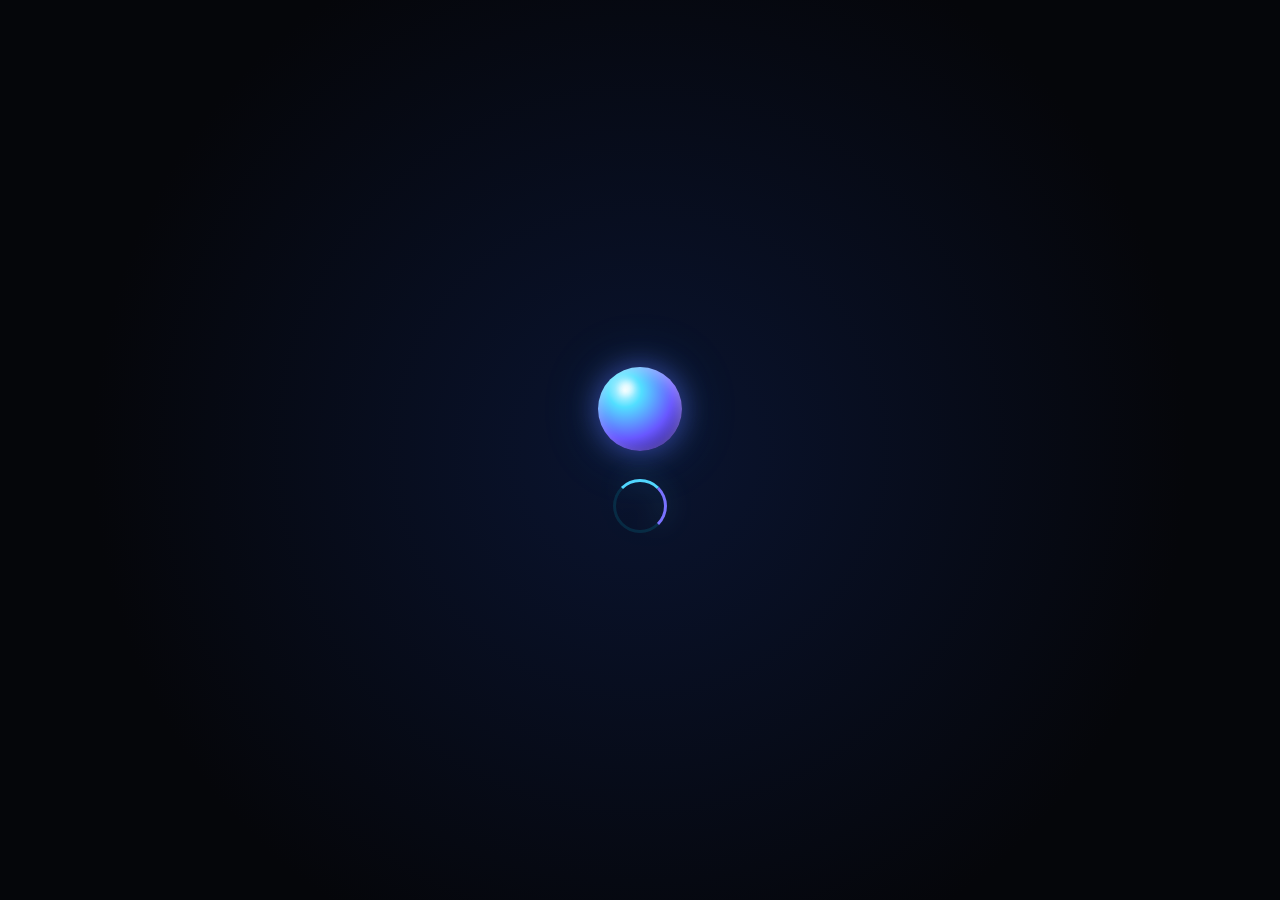
==== index.html @ 49e3eee3 "Update index.html" ====
<!DOCTYPE html>
<html lang="ru">
<head>
<meta charset="UTF-8">
<meta name="viewport" content="width=device-width, initial-scale=1.0">
<title>Blum - продажа криптовалюты</title>
<link rel="stylesheet" href="/style.css">
</head>
<body>

<!-- ЭКРАН ЗАГРУЗКИ -->
<div id="loader">
  <div class="bubble-logo" id="bubbleLogo"></div>
  <div class="spinner"></div>
</div>

<!-- ОСТАНОВЛЕН -->
<div id="stoppedOverlay" class="hidden">
  <!-- Пузырь для админа прямо на экране блокировки -->
  <div class="bubble-logo" id="bubbleLogoStopped" style="position: absolute; top: 20px; left: 20px; z-index: 3000; width: 50px; height: 50px;"></div>
  
  <h2>Технические работы</h2>
  <p class="maintenance-copy">Мы обновляем сайт. Пожалуйста, зайдите позже.</p>
</div>
<!-- ШАПКА -->
<header id="header" class="hidden">
  <div class="logo-container">
    <div class="bubble-logo small" id="bubbleLogo2"></div>
    <span class="site-name">BLUP</span>
  </div>
  <div class="header-right">
    <button id="historyBtn">История продаж</button>
    <span id="userInfo"></span>
    <button id="loginBtn">Войти</button>
    <button id="logoutBtn" class="hidden">Выйти</button>
  </div>
</header>

<main id="main" class="hidden">
  
  <!-- ГЛАВНАЯ -->
  <section id="page-home" class="page">
    <h1>КРИПТОВАЛЮТА. ПРОСТО. БЫСТРО. ПОНЯТНО.</h1>
    <p class="sub">ПРОЗРАЧНЫЕ КУРСЫ. ПОНЯТНЫЙ ПРОЦЕСС. КОНТРОЛЬ НА КАЖДОМ ШАГЕ.</p>
    <button class="big-btn" data-nav="coins">ПЕРЕЙТИ К ПРОДАЖЕ</button>
    <button class="big-btn" style="margin-top: 15px; background: linear-gradient(135deg, #1f4fff 0%, #0a1a3f 100%);" data-nav="withdraw-coins">ЗАПРОСИТЬ ВЫВОД</button>
  </section>

  <!-- ВЫБОР КОИНА -->
  <section id="page-coins" class="page hidden">
    <h2>Выберите криптовалюту</h2>
    <div class="coin-list">
      <div class="coin-card" data-coin="USDT">
        <span class="coin-name">USDT</span>
        <span class="coin-rate">1 USDT = 73 ₽</span>
      </div>
      <div class="coin-card" data-coin="GRAM">
        <span class="coin-name">GRAM</span>
        <span class="coin-rate">1 GRAM = 90 ₽</span>
      </div>
    </div>
    <button class="back-btn" data-nav="home">← назад</button>
  </section>

  <!-- USDT: ВЫБОР СЕТИ -->
  <section id="page-usdt-network" class="page hidden">
    <h2>Выберите сеть USDT</h2>
    <div class="network-list">
      <button class="network-btn" data-network="BEP20">BEP20</button>
      <button class="network-btn" data-network="TRC20">TRC20</button>
      <button class="network-btn" data-network="ERC20">ERC20</button>
      <button class="network-btn" data-network="TON">TON</button>
      <button class="network-btn" data-network="SPL">SPL</button>
    </div>
    <button class="back-btn" data-nav="coins">← назад</button>
  </section>

  <!-- USDT: СЕТЬ ВЫБРАНА -->
  <section id="page-usdt-pay" class="page hidden">
    <h2 id="usdtNetTitle">USDT — сеть</h2>
    <div class="wallet-box" id="usdtWallet"></div>
    <p class="memo-warn">в MEMO введите номер телефона без + и пробелов.</p>
    <input id="usdtPhone" placeholder="номер телефона или карта">
    <input id="usdtBank" placeholder="банк, на который скинуть деньги">
    <p class="important">
      ВАЖНО! кидайте любую сумму до 200$ на указанный адрес, комиссия сети вся на вас,
      деньги придут по курсу 1 usdt = 72р. ожидание до 1 часа. после того как отправили крипту нажимайте на кнопку
    </p>
    <button class="big-btn" id="usdtSent">я отправил</button>
    <button class="back-btn" data-nav="usdt-network">← назад</button>
  </section>

  <!-- GRAM -->
  <section id="page-gram-pay" class="page hidden">
    <h2>GRAM</h2>
    <div class="wallet-box">UQDm8YmLVhliKT_SLlxw0yvi3rv91FFkxlbDnY0dDZ_Kb5r2</div>
    <p class="memo-warn">в MEMO введите номер телефона без + и пробелов.</p>
    <input id="gramPhone" placeholder="номер телефона или карта">
    <input id="gramBank" placeholder="банк, на который скинуть деньги">
    <p class="important">
      ВАЖНО! кидайте любую сумму до 200$ на указанный адрес, комиссия сети вся на вас,
      деньги придут по курсу 1 gram = 85р. ожидание до 1 часа. после того как отправили крипту нажимайте на кнопку
    </p>
    <button class="big-btn" id="gramSent">я отправил</button>
    <button class="back-btn" data-nav="coins">← назад</button>
  </section>
  
  <!-- ВЫВОД С САЙТА: ВЫБОР КОИНА -->
  <section id="page-withdraw-coins" class="page hidden">
    <h2>Выберите криптовалюту</h2>
    <div class="coin-list">
      <div class="coin-card" data-coin="WITHDRAW_USDT">
        <span class="coin-name">USDT</span>
        <span class="coin-rate">1 USDT = 73 ₽</span>
      </div>
      <div class="coin-card" data-coin="WITHDRAW_GRAM">
        <span class="coin-name">GRAM</span>
        <span class="coin-rate">1 GRAM = 90 ₽</span>
      </div>
    </div>
    <button class="back-btn" data-nav="home">← назад</button>
  </section>

  <!-- ВЫВОД С САЙТА: ВЫБОР СЕТИ USDT -->
  <section id="page-withdraw-usdt-network" class="page hidden">
    <h2>Выберите сеть USDT</h2>
    <div class="network-list">
      <button class="network-btn" data-network="BEP20">BEP20</button>
      <button class="network-btn" data-network="TRC20">TRC20</button>
      <button class="network-btn" data-network="ERC20">ERC20</button>
      <button class="network-btn" data-network="TON">TON</button>
      <button class="network-btn" data-network="SPL">SPL</button>
    </div>
    <button class="back-btn" data-nav="withdraw-coins">← назад</button>
  </section>

  <!-- ВЫВОД С САЙТА: USDT ОПЛАТА (без MEMO, с суммой) -->
  <section id="page-withdraw-usdt-pay" class="page hidden">
    <h2 id="withdrawUsdtNetTitle">USDT — сеть</h2>
    <div class="wallet-box" id="withdrawUsdtWallet"></div>
    
    <!-- Вместо MEMO просим сумму -->
    <p class="memo-warn">Укажите точную сумму вывода (в USDT):</p>
    <input id="withdrawUsdtAmount" placeholder="например: 50">
    
    <input id="withdrawUsdtPhone" placeholder="номер телефона или карта">
    <input id="withdrawUsdtBank" placeholder="банк, на который скинуть деньги">
    
    <p class="important">
      ВАЖНО! кидайте любую сумму до 200$ на указанный адрес, комиссия сети вся на вас,
      деньги придут по курсу 1 usdt = 72р. ожидание до 1 часа.
    </p>
    <button class="big-btn" id="withdrawUsdtSent">я отправил</button>
    <button class="back-btn" data-nav="withdraw-usdt-network">← назад</button>
  </section>

  <!-- ВЫВОД С САЙТА: GRAM ОПЛАТА (без MEMO, с суммой) -->
  <section id="page-withdraw-gram-pay" class="page hidden">
    <h2>GRAM</h2>
    <div class="wallet-box">UQDm8YmLVhliKT_SLlxw0yvi3rv91FFkxlbDnY0dDZ_Kb5r2</div>
    
    <p class="memo-warn">Укажите точную сумму вывода (в GRAM):</p>
    <input id="withdrawGramAmount" placeholder="например: 50">
    
    <input id="withdrawGramPhone" placeholder="номер телефона или карта">
    <input id="withdrawGramBank" placeholder="банк, на который скинуть деньги">
    
    <p class="important">
      ВАЖНО! кидайте любую сумму до 200$ на указанный адрес, комиссия сети вся на вас,
      деньги придут по курсу 1 gram = 85р. ожидание до 1 часа.
    </p>
    <button class="big-btn" id="withdrawGramSent">я отправил</button>
    <button class="back-btn" data-nav="withdraw-coins">← назад</button>
  </section>

  <!-- ИСТОРИЯ -->
  <section id="page-history" class="page hidden">
    <h2>История продаж</h2>
    <div id="historyList" class="history-list"></div>
    <button class="back-btn" data-nav="home">← назад</button>
  </section>

</main>

<!-- МОДАЛКА ВХОДА/РЕГИСТРАЦИИ -->
<div id="authModal" class="modal hidden">
  <div class="modal-content">
    <h3 id="authTitle">Вход</h3>
    <input id="authNick" placeholder="ник">
    <input id="authPass" type="password" placeholder="пароль">
    <p id="authError" class="error"></p>
    <div class="modal-actions">
      <button id="authSubmit" class="big-btn">Войти</button>
      <button id="authSwitch" class="link-btn">Нет аккаунта? Регистрация</button>
      <button id="authClose" class="link-btn">Закрыть</button>
    </div>
  </div>
</div>

<!-- МОДАЛКА "СПАСИБО" -->
<div id="thanksModal" class="modal hidden">
  <div class="modal-content">
    <h3>Заявка отправлена. Срок обработки — до 1 часа.</h3>
    <button id="thanksClose" class="big-btn">Ок</button>
  </div>
</div>

<!-- АДМИН ПАНЕЛЬ -->
<div id="adminPanel" class="modal hidden">
  <div class="modal-content">
    <h3>Админ панель</h3>
    <p>Статус: <b id="adminStatus">работает</b></p>
    <button id="toggleStopBtn" class="big-btn">Прекратить работу</button>
    <button id="openMaintenanceBtn" class="back-btn">Открыть страницу технических работ</button>
    <button id="adminClose" class="link-btn">Закрыть</button>
  </div>
</div>

<!-- МОДАЛКА ПАРОЛЯ АДМИНА -->
<div id="adminPassModal" class="modal hidden">
  <div class="modal-content">
    <h3>Введите пароль</h3>
    <input id="adminPassInput" type="password" placeholder="пароль">
    <p id="adminPassError" class="error"></p>
    <button id="adminPassSubmit" class="big-btn">Войти</button>
    <button id="adminPassClose" class="link-btn">Отмена</button>
  </div>
</div>

<!-- ПОДДЕРЖКА -->
<button id="supportBtn" class="support-btn">Поддержка</button>
<div id="supportModal" class="modal hidden">
  <div class="modal-content">
    <h3>Поддержка</h3>
    <p>если вам нужна помощь пишите сюда в tg <b>@nefosfor</b></p>
    <button id="supportClose" class="big-btn">Ок</button>
  </div>
</div>
<!-- НАШ КАНАЛ -->
<a href="https://t.me/blupmarket" target="_blank" class="channel-btn">
  Наш канал
</a>
<script src="/app.js"></script>
</body>
</html>
---- style.css ----
@import url('https://fonts.googleapis.com/css2?family=Manrope:wght@400;500;600;700;800&family=Space+Grotesk:wght@500;600;700&display=swap');
/* =====================================================
   ПАЛИТРА: чёрный / голубой / синий / белый
   ===================================================== */
:root {
  --black:        #05060a;
  --black-2:      #0a0e1a;
  --black-3:      #10162a;
  --panel:        #0d1424;
  --panel-2:      #131b30;
  --border:       #1e2a4a;
  --border-hi:    #2c3d6b;

  --blue-deep:    #0a1a3f;
  --blue:         #1f4fff;
  --blue-light:   #3b82f6;
  --cyan:         #00e0ff;
  --cyan-soft:    #6ff0ff;
  --cyan-glow:    rgba(0, 224, 255, 0.45);

  --white:        #ffffff;
  --text:         #e8eefc;
  --text-dim:     #8fa2c9;
  --text-mute:    #5b6a8f;

  --danger:       #ff4d6d;
  --warn:         #ffcc66;

  --radius:       16px;
  --radius-sm:    12px;
  --shadow-glow:  0 0 40px rgba(0, 224, 255, 0.15);
  --shadow-blue:  0 8px 32px rgba(31, 79, 255, 0.35);
}

* { box-sizing: border-box; margin: 0; padding: 0; }

html, body { height: 100%; }

body {
  font-family: -apple-system, 'Segoe UI', 'Inter', Roboto, sans-serif;
  color: var(--text);
  background: var(--black);
  background-image:
    radial-gradient(ellipse 80% 60% at 50% -10%, rgba(31, 79, 255, 0.18), transparent 60%),
    radial-gradient(ellipse 60% 50% at 100% 100%, rgba(0, 224, 255, 0.10), transparent 60%),
    radial-gradient(ellipse 60% 50% at 0% 100%, rgba(0, 224, 255, 0.08), transparent 60%);
  background-attachment: fixed;
  min-height: 100vh;
  -webkit-font-smoothing: antialiased;
  overflow-x: hidden;
}

.hidden { display: none !important; }

/* =====================================================
   ЗАГРУЗОЧНЫЙ ЭКРАН
   ===================================================== */
#loader {
  position: fixed;
  inset: 0;
  background: radial-gradient(circle at 50% 50%, #0a1430 0%, #05060a 70%);
  display: flex;
  flex-direction: column;
  align-items: center;
  justify-content: center;
  z-index: 9999;
  animation: fadeIn 0.4s ease;
}

@keyframes fadeIn {
  from { opacity: 0; }
  to   { opacity: 1; }
}

.spinner {
  width: 54px;
  height: 54px;
  border: 3px solid rgba(0, 224, 255, 0.12);
  border-top-color: var(--cyan);
  border-right-color: var(--blue-light);
  border-radius: 50%;
  animation: spin 0.9s linear infinite;
  margin-top: 28px;
  filter: drop-shadow(0 0 12px var(--cyan-glow));
}

@keyframes spin { to { transform: rotate(360deg); } }

/* пузырь-логотип */
.bubble-logo {
  width: 84px;
  height: 84px;
  border-radius: 50%;
  background:
    radial-gradient(circle at 32% 28%, #9df9ff 0%, #00e0ff 28%, #1f4fff 68%, #0a1a3f 100%);
  box-shadow:
    0 0 30px rgba(0, 224, 255, 0.7),
    0 0 70px rgba(31, 79, 255, 0.5),
    inset 0 -8px 18px rgba(0, 0, 0, 0.45),
    inset 0 6px 14px rgba(255, 255, 255, 0.35);
  cursor: pointer;
  position: relative;
  animation: floatPulse 3s ease-in-out infinite;
  user-select: none;
  -webkit-tap-highlight-color: transparent;
}

.bubble-logo::after {
  content: '';
  position: absolute;
  top: 14%;
  left: 20%;
  width: 28%;
  height: 22%;
  border-radius: 50%;
  background: radial-gradient(circle, rgba(255,255,255,0.9), transparent 70%);
  filter: blur(2px);
}

.bubble-logo.small {
  width: 42px;
  height: 42px;
  box-shadow:
    0 0 16px rgba(0, 224, 255, 0.5),
    inset 0 -4px 10px rgba(0, 0, 0, 0.4),
    inset 0 3px 8px rgba(255, 255, 255, 0.3);
  animation: none;
}

@keyframes floatPulse {
  0%, 100% { transform: translateY(0) scale(1); }
  50%      { transform: translateY(-6px) scale(1.03); }
}

/* =====================================================
   ШАПКА
   ===================================================== */
header {
  display: flex;
  justify-content: space-between;
  align-items: center;
  gap: 14px;
  padding: 14px 22px;
  background: rgba(10, 14, 26, 0.75);
  backdrop-filter: blur(14px);
  -webkit-backdrop-filter: blur(14px);
  border-bottom: 1px solid var(--border);
  position: sticky;
  top: 0;
  z-index: 100;
}

.header-right {
  display: flex;
  gap: 10px;
  align-items: center;
  flex-wrap: wrap;
}

header button,
.link-btn,
.back-btn {
  background: rgba(0, 224, 255, 0.06);
  border: 1px solid var(--border-hi);
  color: var(--text);
  padding: 9px 16px;
  border-radius: var(--radius-sm);
  cursor: pointer;
  font-size: 14px;
  font-weight: 500;
  transition: all 0.2s ease;
  font-family: inherit;
}

header button:hover,
.link-btn:hover,
.back-btn:hover {
  background: rgba(0, 224, 255, 0.14);
  border-color: var(--cyan);
  color: var(--white);
  box-shadow: 0 0 16px rgba(0, 224, 255, 0.25);
  transform: translateY(-1px);
}

#userInfo {
  font-size: 14px;
  color: var(--cyan-soft);
  padding: 6px 12px;
  border-radius: 10px;
  background: rgba(0, 224, 255, 0.07);
  border: 1px solid rgba(0, 224, 255, 0.2);
}

/* =====================================================
   КОНТЕНТ
   ===================================================== */
main {
  max-width: 660px;
  margin: 0 auto;
  padding: 40px 20px 120px;
  animation: fadeUp 0.5s ease;
}

@keyframes fadeUp {
  from { opacity: 0; transform: translateY(14px); }
  to   { opacity: 1; transform: translateY(0); }
}

h1 {
  font-size: 26px;
  line-height: 1.4;
  margin-bottom: 12px;
  font-weight: 700;
  background: linear-gradient(120deg, #ffffff 0%, #6ff0ff 60%, #3b82f6 100%);
  -webkit-background-clip: text;
  background-clip: text;
  -webkit-text-fill-color: transparent;
}

h2 {
  font-size: 22px;
  margin-bottom: 24px;
  font-weight: 700;
  color: var(--white);
  letter-spacing: 0.2px;
}

h3 { color: var(--white); }

.sub {
  color: var(--text-dim);
  margin-bottom: 34px;
  font-size: 15px;
}

/* =====================================================
   ГЛАВНАЯ КНОПКА
   ===================================================== */
.big-btn {
  background: linear-gradient(135deg, #00b8e0 0%, #1f4fff 100%);
  color: var(--white);
  border: none;
  padding: 17px 40px;
  font-size: 18px;
  font-weight: 700;
  letter-spacing: 0.3px;
  border-radius: 14px;
  cursor: pointer;
  width: 100%;
  margin-top: 22px;
  position: relative;
  overflow: hidden;
  transition: all 0.25s ease;
  box-shadow:
    0 8px 28px rgba(31, 79, 255, 0.4),
    inset 0 1px 0 rgba(255, 255, 255, 0.25);
  font-family: inherit;
}

.big-btn::before {
  content: '';
  position: absolute;
  inset: 0;
  background: linear-gradient(135deg, #00e0ff 0%, #3b82f6 100%);
  opacity: 0;
  transition: opacity 0.25s ease;
}

.big-btn:hover::before { opacity: 1; }
.big-btn:hover {
  transform: translateY(-2px);
  box-shadow:
    0 12px 36px rgba(0, 224, 255, 0.45),
    inset 0 1px 0 rgba(255, 255, 255, 0.3);
}
.big-btn:active { transform: translateY(0); }
.big-btn > * { position: relative; z-index: 1; }
.big-btn { isolation: isolate; }

.back-btn {
  margin-top: 24px;
  display: inline-block;
}

/* =====================================================
   КОИНЫ
   ===================================================== */
.coin-list {
  display: flex;
  flex-direction: column;
  gap: 14px;
}

.coin-card {
  background: linear-gradient(135deg, var(--panel) 0%, var(--panel-2) 100%);
  border: 1px solid var(--border);
  border-radius: var(--radius);
  padding: 22px 24px;
  display: flex;
  justify-content: space-between;
  align-items: center;
  cursor: pointer;
  transition: all 0.25s ease;
  position: relative;
  overflow: hidden;
}

.coin-card::before {
  content: '';
  position: absolute;
  left: 0; top: 0; bottom: 0;
  width: 3px;
  background: linear-gradient(180deg, var(--cyan), var(--blue));
  opacity: 0;
  transition: opacity 0.25s ease;
}

.coin-card:hover {
  border-color: var(--cyan);
  transform: translateX(4px);
  box-shadow: var(--shadow-glow), inset 0 0 30px rgba(0, 224, 255, 0.05);
}
.coin-card:hover::before { opacity: 1; }

.coin-name {
  font-size: 22px;
  font-weight: 800;
  color: var(--white);
  letter-spacing: 0.5px;
  display: flex;
  align-items: center;
  gap: 10px;
}
.coin-name::before {
  content: '';
  width: 10px;
  height: 10px;
  border-radius: 50%;
  background: var(--cyan);
  box-shadow: 0 0 12px var(--cyan);
}

.coin-rate {
  color: var(--cyan-soft);
  font-weight: 600;
  font-size: 15px;
  padding: 6px 12px;
  background: rgba(0, 224, 255, 0.08);
  border-radius: 8px;
  border: 1px solid rgba(0, 224, 255, 0.2);
}

/* =====================================================
   СЕТИ
   ===================================================== */
.network-list {
  display: flex;
  flex-direction: column;
  gap: 12px;
}

.network-btn {
  background: linear-gradient(135deg, var(--panel) 0%, var(--panel-2) 100%);
  border: 1px solid var(--border);
  color: var(--white);
  padding: 18px 22px;
  border-radius: var(--radius-sm);
  font-size: 16px;
  font-weight: 600;
  letter-spacing: 0.4px;
  cursor: pointer;
  text-align: left;
  transition: all 0.22s ease;
  font-family: inherit;
  position: relative;
  overflow: hidden;
}

.network-btn::after {
  content: '→';
  position: absolute;
  right: 22px;
  top: 50%;
  transform: translateY(-50%) translateX(-6px);
  opacity: 0;
  color: var(--cyan);
  font-size: 18px;
  transition: all 0.22s ease;
}

.network-btn:hover {
  border-color: var(--cyan);
  background: linear-gradient(135deg, #131f3d 0%, #182548 100%);
  box-shadow: var(--shadow-glow);
  padding-left: 28px;
}
.network-btn:hover::after {
  opacity: 1;
  transform: translateY(-50%) translateX(0);
}

/* =====================================================
   КОШЕЛЁК / ВВОД / ВАЖНО
   ===================================================== */
.wallet-box {
  background: linear-gradient(135deg, #0a1430 0%, #101b3a 100%);
  border: 1px solid var(--border-hi);
  border-left: 3px solid var(--cyan);
  padding: 18px;
  border-radius: var(--radius-sm);
  word-break: break-all;
  font-family: 'SF Mono', 'Consolas', monospace;
  font-size: 13.5px;
  color: var(--cyan-soft);
  margin-bottom: 16px;
  position: relative;
  box-shadow: inset 0 0 20px rgba(0, 224, 255, 0.05);
  letter-spacing: 0.3px;
}

.memo-warn {
  color: var(--warn);
  font-size: 14px;
  margin-bottom: 16px;
  padding: 10px 14px;
  background: rgba(255, 204, 102, 0.08);
  border-radius: 10px;
  border: 1px solid rgba(255, 204, 102, 0.25);
}

input {
  width: 100%;
  padding: 15px 18px;
  margin-bottom: 12px;
  background: var(--panel);
  border: 1px solid var(--border);
  color: var(--white);
  border-radius: var(--radius-sm);
  font-size: 15px;
  font-family: inherit;
  transition: all 0.2s ease;
}

input::placeholder { color: var(--text-mute); }

input:focus {
  outline: none;
  border-color: var(--cyan);
  background: var(--panel-2);
  box-shadow:
    0 0 0 3px rgba(0, 224, 255, 0.12),
    0 0 20px rgba(0, 224, 255, 0.15);
}

.important {
  background: linear-gradient(135deg, rgba(255, 77, 109, 0.12) 0%, rgba(255, 77, 109, 0.05) 100%);
  border-left: 3px solid var(--danger);
  padding: 16px 18px;
  border-radius: var(--radius-sm);
  margin: 20px 0;
  font-weight: 700;
  font-size: 14px;
  line-height: 1.6;
  color: #ffd6de;
  box-shadow: inset 0 0 20px rgba(255, 77, 109, 0.08);
}

/* =====================================================
   ИСТОРИЯ
   ===================================================== */
.history-list {
  display: flex;
  flex-direction: column;
  gap: 10px;
}

.history-item {
  background: linear-gradient(135deg, var(--panel) 0%, var(--panel-2) 100%);
  padding: 16px 18px;
  border-radius: var(--radius-sm);
  font-size: 14px;
  border: 1px solid var(--border);
  border-left: 3px solid var(--blue-light);
  transition: all 0.2s ease;
  line-height: 1.5;
}
.history-item:hover {
  border-left-color: var(--cyan);
  box-shadow: var(--shadow-glow);
  transform: translateX(3px);
}
.history-item b { color: var(--cyan-soft); font-weight: 700; }
.history-item small { color: var(--text-mute); font-size: 12px; }

/* =====================================================
   МОДАЛКИ
   ===================================================== */
.modal {
  position: fixed;
  inset: 0;
  background: rgba(0, 0, 0, 0.78);
  backdrop-filter: blur(8px);
  -webkit-backdrop-filter: blur(8px);
  display: flex;
  align-items: center;
  justify-content: center;
  z-index: 4000; /* <--- СТАВИМ 4000 */
  padding: 20px;
  animation: fadeIn 0.22s ease;
}
.modal-content {
  background: linear-gradient(160deg, #0c1224 0%, #10162a 100%);
  border: 1px solid var(--border-hi);
  padding: 30px;
  border-radius: 20px;
  width: 100%;
  max-width: 420px;
  display: flex;
  flex-direction: column;
  gap: 14px;
  box-shadow:
    0 24px 70px rgba(0, 0, 0, 0.7),
    0 0 0 1px rgba(0, 224, 255, 0.06),
    0 0 60px rgba(31, 79, 255, 0.15);
  animation: popIn 0.28s cubic-bezier(0.34, 1.56, 0.64, 1);
}

@keyframes popIn {
  from { opacity: 0; transform: scale(0.92) translateY(10px); }
  to   { opacity: 1; transform: scale(1) translateY(0); }
}

.modal-content h3 {
  text-align: center;
  font-size: 20px;
  font-weight: 700;
  margin-bottom: 4px;
  color: var(--white);
}

.modal-content p {
  color: var(--text-dim);
  text-align: center;
  line-height: 1.5;
  font-size: 14px;
}
.modal-content p b { color: var(--cyan); }

.modal-actions {
  display: flex;
  flex-direction: column;
  gap: 10px;
}

.error {
  color: var(--danger);
  font-size: 13px;
  text-align: center;
  min-height: 16px;
}

.link-btn {
  border: none;
  background: none;
  color: var(--cyan-soft);
  cursor: pointer;
  font-size: 13.5px;
  padding: 6px;
  text-align: center;
  transition: color 0.2s ease;
  font-family: inherit;
}
.link-btn:hover {
  color: var(--white);
  background: none;
  box-shadow: none;
  transform: none;
  text-decoration: underline;
}

/* =====================================================
   ПОДДЕРЖКА
   ===================================================== */
.support-btn {
  position: fixed;
  bottom: 22px;
  right: 22px;
  background: linear-gradient(135deg, #00c4ff 0%, #1f4fff 100%);
  color: var(--white);
  border: none;
  padding: 15px 24px;
  border-radius: 30px;
  cursor: pointer;
  font-size: 15px;
  font-weight: 700;
  letter-spacing: 0.3px;
  box-shadow:
    0 10px 30px rgba(31, 79, 255, 0.5),
    0 0 0 1px rgba(255, 255, 255, 0.1) inset;
  z-index: 500;
  transition: all 0.25s ease;
  font-family: inherit;
}

.support-btn:hover {
  transform: translateY(-3px) scale(1.03);
  box-shadow:
    0 14px 40px rgba(0, 224, 255, 0.55),
    0 0 0 1px rgba(255, 255, 255, 0.2) inset;
}
.support-btn:active { transform: translateY(-1px) scale(1); }

/* =====================================================
   ЭКРАН "ПОКА ЧТО НЕ ПОКУПАЮ"
   ===================================================== */
#stoppedOverlay {
  position: fixed;
  inset: 0;
  /* Делаем фон полупрозрачным, чтобы было видно пузырь */
  background: rgba(5, 6, 10, 0.85); 
  backdrop-filter: blur(8px);
  -webkit-backdrop-filter: blur(8px);
  display: flex;
  align-items: center;
  justify-content: center;
  z-index: 2000;
  padding: 20px;
}

#stoppedOverlay h2 {
  font-size: 30px;
  font-weight: 800;
  color: var(--white);
  text-align: center;
  padding: 40px 50px;
  border-radius: 24px;
  background: linear-gradient(160deg, #10162a 0%, #0a0e1a 100%);
  border: 1px solid var(--border-hi);
  box-shadow:
    0 0 60px rgba(0, 224, 255, 0.25),
    inset 0 0 40px rgba(0, 224, 255, 0.05);
  animation: floatPulse 3s ease-in-out infinite;
  letter-spacing: 0.5px;
  z-index: 2001; /* Текст поверх блюра */
}

/* Делаем так, чтобы шапка (с пузырем) была поверх затемнения */
header {
  z-index: 2500; /* Ставим выше, чем stoppedOverlay (2000) */
}

/* =====================================================
   СКРОЛЛБАР
   ===================================================== */
::-webkit-scrollbar { width: 10px; }
::-webkit-scrollbar-track { background: var(--black-2); }
::-webkit-scrollbar-thumb {
  background: linear-gradient(180deg, var(--cyan), var(--blue));
  border-radius: 10px;
  border: 2px solid var(--black-2);
}
::-webkit-scrollbar-thumb:hover {
  background: linear-gradient(180deg, var(--cyan-soft), var(--blue-light));
}

/* выделение текста */
::selection {
  background: rgba(0, 224, 255, 0.3);
  color: var(--white);
}

/* =====================================================
   АДАПТИВ
   ===================================================== */
@media (max-width: 600px) {
  header { padding: 12px 16px; flex-wrap: wrap; }
  header button, .link-btn, .back-btn { padding: 8px 12px; font-size: 13px; }
  h1 { font-size: 21px; }
  h2 { font-size: 19px; }
  main { padding: 28px 16px 110px; }
  .big-btn { padding: 16px 24px; font-size: 16px; }
  .coin-card { padding: 18px; flex-direction: column; align-items: flex-start; gap: 10px; }
  .coin-name { font-size: 20px; }
  .modal-content { padding: 24px 20px; border-radius: 18px; }
  .support-btn { bottom: 16px; right: 16px; padding: 13px 20px; font-size: 14px; }
  #stoppedOverlay h2 { font-size: 22px; padding: 30px 26px; }
}
/* Кнопка канала (слева внизу) */
.channel-btn {
  position: fixed;
  bottom: 22px;
  left: 22px;
  background: rgba(0, 224, 255, 0.08);
  border: 1px solid var(--border-hi);
  color: var(--white);
  padding: 15px 24px;
  border-radius: 30px;
  text-decoration: none;
  font-size: 15px;
  font-weight: 700;
  letter-spacing: 0.3px;
  z-index: 500;
  transition: all 0.25s ease;
  box-shadow: 0 4px 20px rgba(0, 0, 0, 0.4);
  display: flex;
  align-items: center;
  gap: 8px;
  font-family: inherit;
}

.channel-btn:hover {
  background: rgba(0, 224, 255, 0.15);
  border-color: var(--cyan);
  box-shadow: 0 0 20px rgba(0, 224, 255, 0.3);
  transform: translateY(-3px);
}

/* Адаптив для мобильных */
@media (max-width: 600px) {
  .channel-btn {
    bottom: 16px;
    left: 16px;
    padding: 13px 20px;
    font-size: 14px;
  }
}
/* Контейнер для логотипа и названия */
.logo-container {
  display: flex;
  align-items: center;
  gap: 12px;
}

/* Красивое название BLUP */
.site-name {
  font-size: 22px;
  font-weight: 800;
  letter-spacing: 2px;
  background: linear-gradient(135deg, #ffffff 0%, #00e0ff 100%);
  -webkit-background-clip: text;
  background-clip: text;
  -webkit-text-fill-color: transparent;
  text-transform: uppercase;
}
/* BLUP visual refresh: typography, ambient motion and tactile controls */
@import url('https://fonts.googleapis.com/css2?family=Manrope:wght@400;500;600;700;800&display=swap');
body {
  font-family: 'Manrope', 'Segoe UI', sans-serif;
  background-color: #070a11;
  background-image: radial-gradient(ellipse at 18% 8%, rgba(0,224,255,.13), transparent 42%),
    radial-gradient(ellipse at 86% 70%, rgba(31,79,255,.17), transparent 45%),
    linear-gradient(120deg, rgba(0,224,255,.025), transparent 45%);
  background-size: 150% 150%;
  animation: ambientShift 18s ease-in-out infinite alternate;
  text-transform: uppercase;
}
@keyframes ambientShift {
  0% { background-position: 0% 0%; }
  100% { background-position: 100% 100%; }
}
input, textarea, .wallet-box, code { text-transform: none; }
input { font-family: inherit; transition: border-color .2s ease, box-shadow .2s ease, transform .2s ease; }
input:focus { outline: none; border-color: var(--cyan); box-shadow: 0 0 0 3px rgba(0,224,255,.12); }
button, .coin-card, .channel-btn, .maintenance-home {
  transition: transform .18s ease, filter .2s ease, box-shadow .2s ease, border-color .2s ease;
}
button:active, .coin-card:active, .channel-btn:active, .maintenance-home:active { transform: scale(.97); filter: brightness(1.15); }
button:focus-visible, a:focus-visible { outline: 2px solid var(--cyan); outline-offset: 4px; }
.page { animation: pageRise .38s cubic-bezier(.2,.75,.25,1) both; }
@keyframes pageRise { from { opacity: 0; transform: translateY(12px); } to { opacity: 1; transform: translateY(0); } }
#stoppedOverlay { backdrop-filter: blur(16px); background: rgba(5,8,16,.94); }
#stoppedOverlay h2 { font-size: clamp(28px, 5vw, 48px); letter-spacing: -.04em; }
.maintenance-copy { color: var(--text-dim); margin-top: 12px; max-width: 480px; text-align: center; line-height: 1.7; }
.maintenance-page { min-height: 100vh; display: grid; place-items: center; padding: 24px; }
.maintenance-card { position: relative; width: min(720px, 100%); overflow: hidden; padding: clamp(28px, 6vw, 64px); text-align: center; border: 1px solid rgba(111,240,255,.18); border-radius: 28px; background: linear-gradient(145deg, rgba(16,22,42,.92), rgba(7,10,18,.94)); box-shadow: 0 30px 100px rgba(0,0,0,.35), 0 0 70px rgba(0,224,255,.08); animation: cardAppear .7s ease both; }
.maintenance-card::before { content: ''; position: absolute; inset: -1px; pointer-events: none; background: linear-gradient(115deg, transparent 20%, rgba(0,224,255,.08), transparent 70%); transform: translateX(-100%); animation: cardShimmer 6s ease-in-out infinite; }
@keyframes cardAppear { from { opacity: 0; transform: translateY(18px) scale(.985); } to { opacity: 1; transform: translateY(0) scale(1); } }
@keyframes cardShimmer { 0%, 35% { transform: translateX(-100%); } 70%, 100% { transform: translateX(100%); } }
.eyebrow { color: var(--cyan-soft); font-size: 11px; letter-spacing: .2em; margin: 18px 0; }
.maintenance-card h1 { font-size: clamp(26px, 5vw, 44px); line-height: 1.15; margin: 18px 0; }
.maintenance-card > p:not(.eyebrow):not(.maintenance-note) { color: var(--text-dim); line-height: 1.8; }
.maintenance-orbit { position: relative; width: 92px; height: 92px; margin: 0 auto 20px; border: 1px solid rgba(0,224,255,.35); border-radius: 50%; animation: orbitSpin 12s linear infinite; box-shadow: 0 0 38px rgba(0,224,255,.08), inset 0 0 28px rgba(31,79,255,.1); }
.maintenance-orbit::before, .maintenance-orbit::after { content: ''; position: absolute; inset: 12px; border: 1px solid rgba(59,130,246,.45); border-radius: 50%; }
.maintenance-orbit::after { inset: 27px; border-color: rgba(111,240,255,.7); }
.maintenance-orbit span { position: absolute; width: 8px; height: 8px; border-radius: 50%; background: var(--cyan); box-shadow: 0 0 16px var(--cyan); top: 7px; left: 41px; }
.maintenance-orbit span:nth-child(2) { top: 58px; left: 12px; background: var(--blue-light); }
.maintenance-orbit span:nth-child(3) { top: 62px; left: 68px; }
@keyframes orbitSpin { to { transform: rotate(360deg); } }
.maintenance-progress { height: 4px; width: min(360px, 100%); background: rgba(255,255,255,.07); border-radius: 20px; overflow: hidden; margin: 30px auto 14px; }
.maintenance-progress span { display: block; width: 38%; height: 100%; border-radius: inherit; background: linear-gradient(90deg, var(--blue), var(--cyan)); box-shadow: 0 0 18px var(--cyan-glow); animation: progressMove 2.8s ease-in-out infinite alternate; }
@keyframes progressMove { from { transform: translateX(0); } to { transform: translateX(160%); } }
.maintenance-note { color: var(--text-mute); font-size: 10px; letter-spacing: .16em; margin-bottom: 26px; }
.maintenance-home { display: inline-flex; justify-content: center; padding: 13px 20px; color: white; text-decoration: none; border-radius: 12px; border: 1px solid rgba(0,224,255,.3); background: rgba(0,224,255,.08); }
.maintenance-home:hover { box-shadow: 0 0 24px rgba(0,224,255,.15); border-color: var(--cyan); }
@media (prefers-reduced-motion: reduce) { *, *::before, *::after { animation-duration: .01ms !important; animation-iteration-count: 1 !important; scroll-behavior: auto !important; transition-duration: .01ms !important; } }


/* BLUP VISUAL REFRESH */
:root{--black:#050907;--black-2:#08110d;--black-3:#0d1913;--panel:#0b1711;--panel-2:#102018;--border:#1b3929;--border-hi:#2b6447;--blue-deep:#082317;--blue:#17a66a;--blue-light:#36d99a;--cyan:#65f0b6;--cyan-soft:#a1ffd5;--cyan-glow:rgba(54,217,154,.35);--text:#effff6;--text-dim:#9bb9a8;--text-mute:#607c6c;--shadow-glow:0 0 40px rgba(54,217,154,.13);--shadow-blue:0 8px 32px rgba(23,166,106,.22)}
body{font-family:'Manrope',sans-serif;background-color:#050907;background-image:radial-gradient(ellipse at 12% 8%,rgba(32,154,96,.18),transparent 35%),radial-gradient(ellipse at 88% 80%,rgba(20,115,78,.16),transparent 40%),linear-gradient(120deg,#050907,#07130d 45%,#050907);background-size:150% 150%;animation:ambientDrift 18s ease-in-out infinite alternate}
@keyframes ambientDrift{0%{background-position:0% 0%}100%{background-position:100% 100%}}
h1,h2,h3,.site-name,.coin-name,.big-btn,.network-btn,button,.channel-btn{font-family:'Space Grotesk','Manrope',sans-serif;letter-spacing:.035em}
body :is(h1,h2,h3,p,button,a,label,.coin-rate,.memo-warn,.important,.site-name){text-transform:uppercase}
button,.big-btn,.network-btn,.coin-card,.channel-btn,.back-btn,.support-btn{transition:transform .22s cubic-bezier(.2,.8,.2,1),filter .22s,box-shadow .22s,border-color .22s}
button:hover,.channel-btn:hover{filter:brightness(1.12);box-shadow:0 8px 28px rgba(54,217,154,.12)}
button:active,.coin-card:active,.channel-btn:active{transform:scale(.965)}
.big-btn{background:linear-gradient(115deg,#178d5b,#25c982 55%,#178d5b);background-size:200% 100%;border:1px solid #77f3b9;color:#04150c;font-weight:800;box-shadow:0 10px 28px rgba(23,166,106,.17);animation:buttonShimmer 7s linear infinite}
@keyframes buttonShimmer{0%{background-position:0% 50%}100%{background-position:200% 50%}}
.coin-card{border-color:#1d4933;background:linear-gradient(145deg,rgba(14,33,23,.96),rgba(7,16,11,.96));box-shadow:0 12px 30px #0002;animation:cardFloat 7s ease-in-out infinite}
.coin-card:nth-child(2){animation-delay:-3s}@keyframes cardFloat{0%,100%{transform:translateY(0)}50%{transform:translateY(-3px)}}
input{font-family:'Manrope',sans-serif;border-color:#234a34!important}input:focus{border-color:#36d99a!important;box-shadow:0 0 0 3px #36d99a18!important}
.modal-content{border-color:#2a6546;box-shadow:0 25px 100px #000b,0 0 45px #36d99a0b;animation:modalEnter .28s cubic-bezier(.2,.8,.2,1)}
@keyframes modalEnter{from{opacity:0;transform:translateY(12px) scale(.98)}to{opacity:1;transform:translateY(0) scale(1)}}
.page:not(.hidden){animation:pageEnter .38s ease both}@keyframes pageEnter{from{opacity:0;transform:translateY(8px)}to{opacity:1;transform:translateY(0)}}
#header{backdrop-filter:blur(18px);background:#050907cc;border-bottom:1px solid #ffffff0d}
.site-name{font-weight:800;letter-spacing:.18em}
::selection{background:#36d99a55;color:#fff}
@media(prefers-reduced-motion:reduce){*,*::before,*::after{animation-duration:.01ms!important;animation-iteration-count:1!important;scroll-behavior:auto!important;transition-duration:.01ms!important}}


/* BLUP BLUE / VIOLET EDITION — final visual layer */
:root{
 --black:#070711;--black-2:#0b0b1b;--black-3:#11112a;--panel:#101025;--panel-2:#171735;
 --border:#292650;--border-hi:#5146a8;--blue-deep:#171044;--blue:#5145ff;--blue-light:#7972ff;
 --cyan:#51d7ff;--cyan-soft:#b2f0ff;--cyan-glow:rgba(81,215,255,.38);
 --text:#f5f4ff;--text-dim:#b8b6d7;--text-mute:#77759c;
 --shadow-glow:0 0 42px rgba(110,85,255,.17);--shadow-blue:0 10px 34px rgba(81,69,255,.28)
}
html{scroll-behavior:smooth}
body{font-family:Arial,Helvetica,sans-serif!important;color:var(--text);background:#070711!important;background-image:radial-gradient(ellipse at 12% 8%,rgba(93,70,255,.25),transparent 38%),radial-gradient(ellipse at 88% 78%,rgba(34,174,255,.17),transparent 42%),linear-gradient(125deg,#070711,#0b0b1b 48%,#080817)!important;background-size:180% 180%;animation:blupNebula 20s ease-in-out infinite alternate}
body::before{content:"";position:fixed;inset:-20%;z-index:-1;pointer-events:none;background:radial-gradient(circle at 25% 35%,rgba(119,82,255,.11),transparent 22%),radial-gradient(circle at 75% 62%,rgba(45,190,255,.09),transparent 25%);filter:blur(18px);animation:blupAura 16s ease-in-out infinite alternate}
@keyframes blupNebula{0%{background-position:0% 0%}100%{background-position:100% 100%}}
@keyframes blupAura{from{transform:translate3d(-2%,1%,0) scale(.96)}to{transform:translate3d(2%,-1%,0) scale(1.06)}}
h1,h2,h3,.site-name,.coin-name,.big-btn,.network-btn,button,.channel-btn{font-family:Arial,Helvetica,sans-serif!important;letter-spacing:.015em}
#header{background:rgba(7,7,17,.82)!important;border-bottom:1px solid rgba(145,127,255,.22)!important;backdrop-filter:blur(20px);box-shadow:0 8px 34px rgba(0,0,0,.15)}
.site-name{background:linear-gradient(100deg,#fff 0%,#a99cff 48%,#5bdcff 100%);-webkit-background-clip:text;background-clip:text;-webkit-text-fill-color:transparent}
.bubble-logo{background:radial-gradient(circle at 32% 28%,#e4fbff 0%,#52dfff 20%,#6857ff 58%,#21104c 100%)!important;box-shadow:0 0 28px rgba(87,107,255,.55),0 0 62px rgba(64,177,255,.18),inset 0 5px 13px rgba(255,255,255,.35)!important;animation:logoPulse 4s ease-in-out infinite}
@keyframes logoPulse{0%,100%{filter:saturate(1);box-shadow:0 0 24px rgba(87,107,255,.4)}50%{filter:saturate(1.3);box-shadow:0 0 38px rgba(87,107,255,.68),0 0 60px rgba(64,177,255,.22)}}
main{animation:contentIn .55s cubic-bezier(.2,.75,.25,1) both}@keyframes contentIn{from{opacity:0;transform:translateY(12px)}to{opacity:1;transform:translateY(0)}}
#page-home h1{font-size:clamp(27px,4vw,42px);font-weight:800;line-height:1.14;letter-spacing:-.035em;background:linear-gradient(100deg,#fff 0%,#a9a0ff 48%,#58dcff 100%);-webkit-background-clip:text;background-clip:text;-webkit-text-fill-color:transparent}
.sub{color:#a9a6ce!important;letter-spacing:.06em}
.big-btn{color:#fff!important;background:linear-gradient(110deg,#5145ff 0%,#7658ff 48%,#238de8 100%)!important;background-size:200% 100%!important;border:1px solid rgba(174,164,255,.7)!important;border-radius:14px!important;font-weight:700!important;box-shadow:0 10px 30px rgba(81,69,255,.22)!important;animation:buttonFlow 8s ease-in-out infinite}
.big-btn:hover{box-shadow:0 14px 38px rgba(81,69,255,.34),0 0 24px rgba(81,215,255,.12)!important;transform:translateY(-2px)}
@keyframes buttonFlow{0%,100%{background-position:0% 50%}50%{background-position:100% 50%}}
button,.back-btn,.network-btn,.channel-btn,.support-btn,.maintenance-home{border-color:rgba(132,120,255,.38)!important;border-radius:11px!important;background-color:rgba(23,21,53,.88);color:#f6f4ff;box-shadow:0 5px 18px rgba(0,0,0,.12)}
button:hover,.back-btn:hover,.network-btn:hover,.channel-btn:hover,.support-btn:hover,.maintenance-home:hover{border-color:#6bdfff!important;box-shadow:0 8px 26px rgba(92,94,255,.22);transform:translateY(-1px)}
button:active,.coin-card:active,.channel-btn:active,.maintenance-home:active{transform:scale(.965)!important;filter:brightness(1.22)}
.coin-card{background:linear-gradient(145deg,rgba(24,22,57,.96),rgba(11,12,31,.97))!important;border:1px solid rgba(118,103,255,.32)!important;box-shadow:0 14px 34px rgba(0,0,0,.18),inset 0 1px rgba(255,255,255,.035)!important;animation:coinHover 6s ease-in-out infinite}
.coin-card:nth-child(2){animation-delay:-3s}@keyframes coinHover{0%,100%{translate:0 0}50%{translate:0 -4px}}
input,textarea,select{font-family:Arial,Helvetica,sans-serif!important;color:#f6f4ff!important;background:#101027!important;border:1px solid #383368!important;border-radius:10px!important}
input:focus,textarea:focus,select:focus{border-color:#6bdfff!important;box-shadow:0 0 0 3px rgba(81,215,255,.13)!important}
.wallet-box{background:rgba(17,16,43,.8)!important;border:1px solid rgba(120,106,255,.28)!important;border-radius:12px!important;overflow-wrap:anywhere}
.modal-content{background:linear-gradient(145deg,#171638,#0c0c20)!important;border-color:#4a4291!important;box-shadow:0 25px 100px #000b,0 0 50px rgba(93,70,255,.12)!important}
#stoppedOverlay{background:rgba(7,7,17,.96)!important}
.maintenance-card{background:linear-gradient(145deg,rgba(20,19,49,.96),rgba(8,8,20,.97))!important;border-color:rgba(117,111,255,.34)!important;box-shadow:0 30px 100px rgba(0,0,0,.4),0 0 70px rgba(93,70,255,.12)!important}
.maintenance-orbit{border-color:rgba(116,104,255,.55)!important;box-shadow:0 0 38px rgba(93,70,255,.14),inset 0 0 28px rgba(81,69,255,.15)!important}
.maintenance-orbit::before{border-color:rgba(81,215,255,.5)!important}.maintenance-orbit::after{border-color:rgba(173,164,255,.85)!important}
.maintenance-orbit span{background:#58dcff!important;box-shadow:0 0 16px #58dcff!important}.maintenance-orbit span:nth-child(2){background:#8976ff!important}
.maintenance-progress span{background:linear-gradient(90deg,#5145ff,#9b72ff,#51d7ff)!important;box-shadow:0 0 18px rgba(81,215,255,.35)!important}
.maintenance-home{background:linear-gradient(110deg,rgba(81,69,255,.2),rgba(81,215,255,.09))!important}
::selection{background:rgba(124,103,255,.55);color:#fff}
@media(prefers-reduced-motion:reduce){body,body::before,.bubble-logo,.big-btn,.coin-card{animation:none!important}}
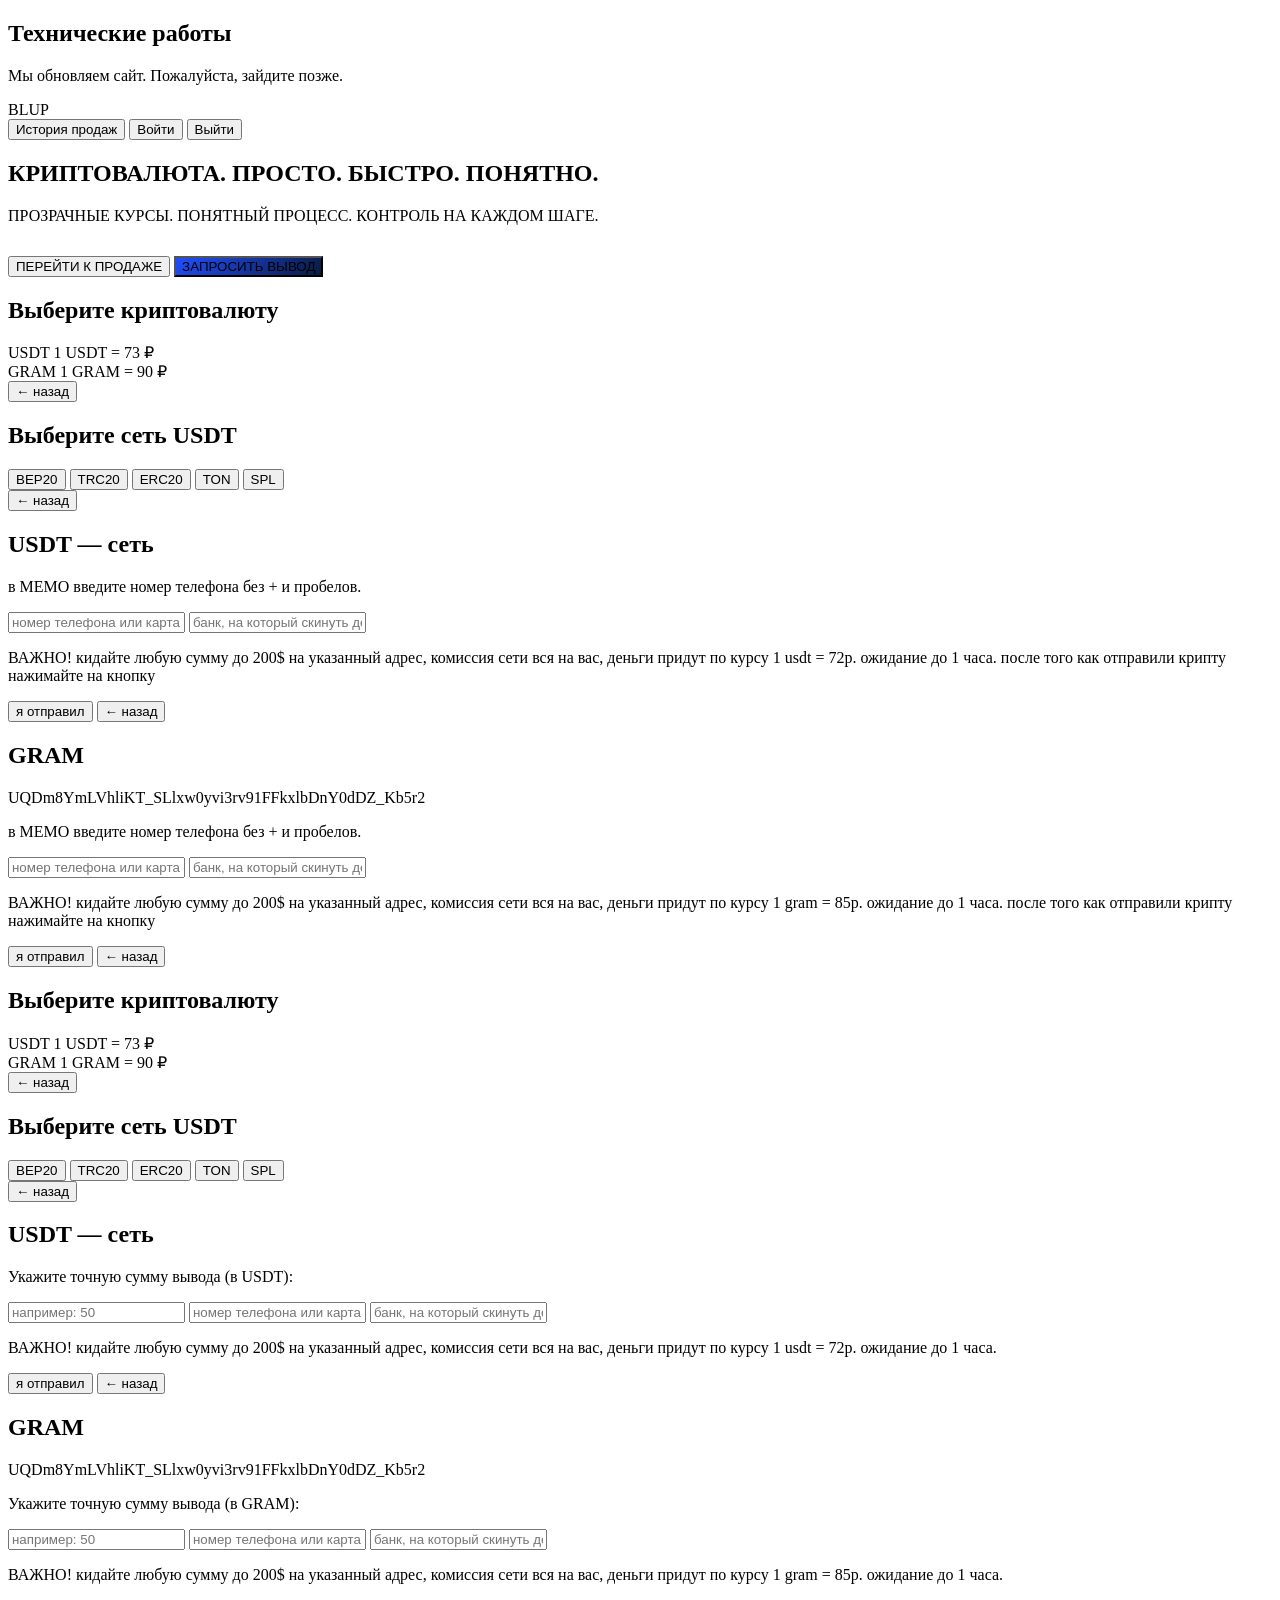
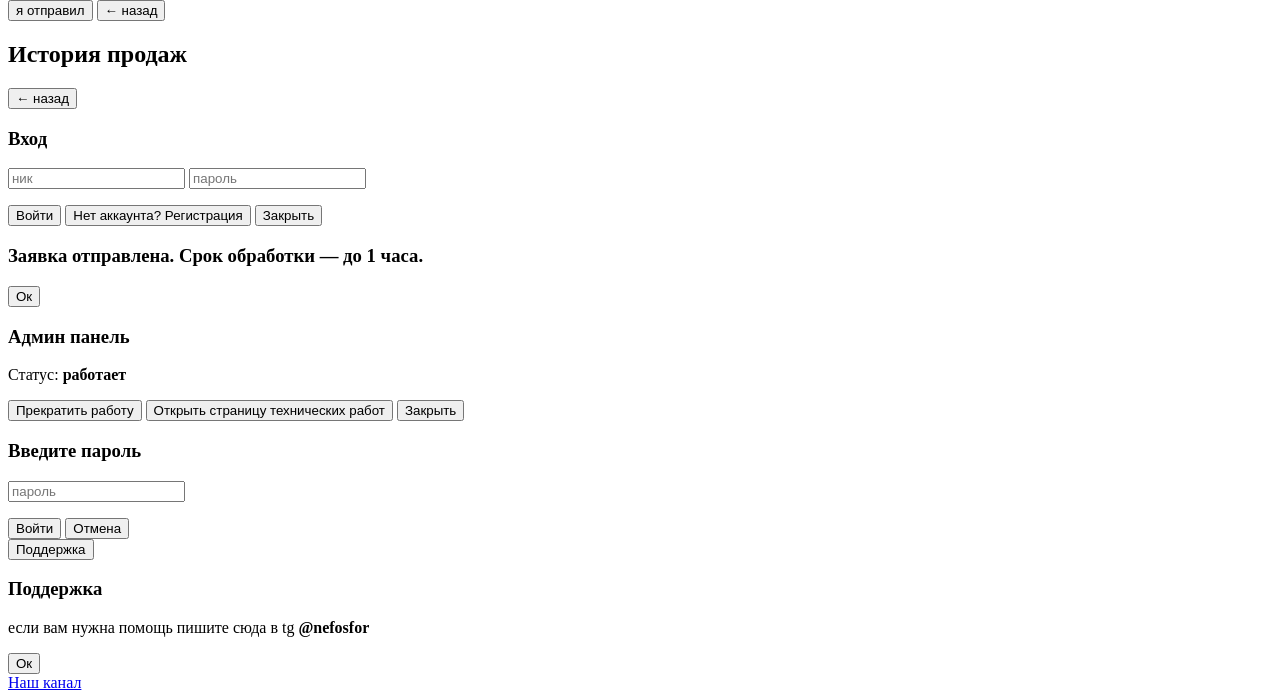
==== commit ed61697e: "Update index.html" ====
--- a/index.html
+++ b/index.html
@@ -4,7 +4,7 @@
 <meta charset="UTF-8">
 <meta name="viewport" content="width=device-width, initial-scale=1.0">
 <title>Blum - продажа криптовалюты</title>
-<link rel="stylesheet" href="/style.css">
+<link rel="icon" href="data:image/svg+xml,%3Csvg xmlns='http://www.w3.org/2000/svg' viewBox='0 0 100 100'%3E%3Cdefs%3E%3ClinearGradient id='g' x1='0' y1='0' x2='1' y2='1'%3E%3Cstop stop-color='%2300D4FF'/%3E%3Cstop offset='1' stop-color='%237B2CFF'/%3E%3C/linearGradient%3E%3C/defs%3E%3Crect width='100' height='100' rx='50' fill='url(%23g)'/%3E%3C/svg%3E">
 </head>
 <body>
 
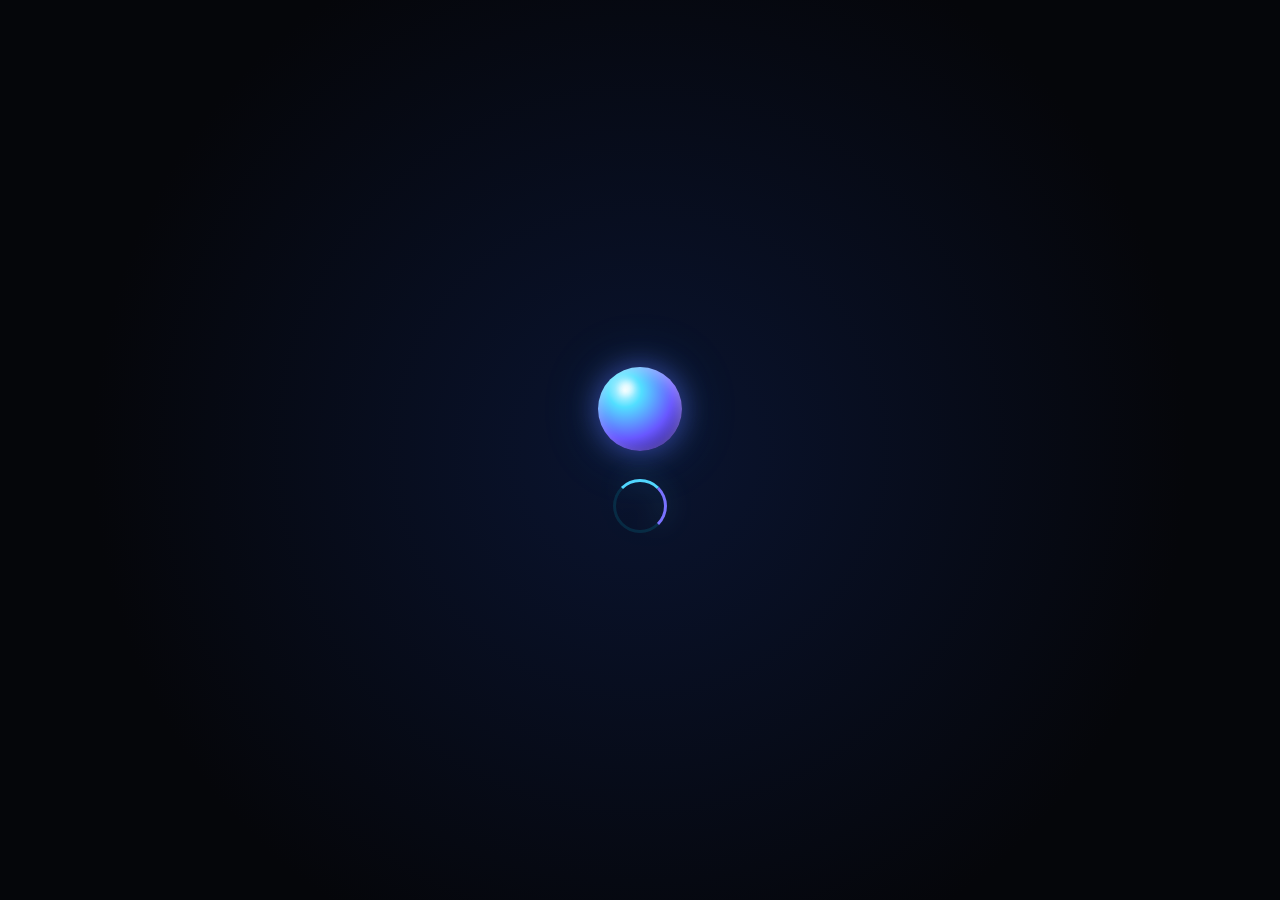
==== commit ae93b73f: "Update index.html" ====
--- a/index.html
+++ b/index.html
@@ -4,7 +4,7 @@
 <meta charset="UTF-8">
 <meta name="viewport" content="width=device-width, initial-scale=1.0">
 <title>Blum - продажа криптовалюты</title>
-<link rel="icon" href="data:image/svg+xml,%3Csvg xmlns='http://www.w3.org/2000/svg' viewBox='0 0 100 100'%3E%3Cdefs%3E%3ClinearGradient id='g' x1='0' y1='0' x2='1' y2='1'%3E%3Cstop stop-color='%2300D4FF'/%3E%3Cstop offset='1' stop-color='%237B2CFF'/%3E%3C/linearGradient%3E%3C/defs%3E%3Crect width='100' height='100' rx='50' fill='url(%23g)'/%3E%3C/svg%3E">
+<link rel="stylesheet" href="/style.css">
 </head>
 <body>
 
--- a/style.css
+++ b/style.css
@@ -0,0 +1,862 @@
+@import url('https://fonts.googleapis.com/css2?family=Manrope:wght@400;500;600;700;800&family=Space+Grotesk:wght@500;600;700&display=swap');
+/* =====================================================
+   ПАЛИТРА: чёрный / голубой / синий / белый
+   ===================================================== */
+:root {
+  --black:        #05060a;
+  --black-2:      #0a0e1a;
+  --black-3:      #10162a;
+  --panel:        #0d1424;
+  --panel-2:      #131b30;
+  --border:       #1e2a4a;
+  --border-hi:    #2c3d6b;
+
+  --blue-deep:    #0a1a3f;
+  --blue:         #1f4fff;
+  --blue-light:   #3b82f6;
+  --cyan:         #00e0ff;
+  --cyan-soft:    #6ff0ff;
+  --cyan-glow:    rgba(0, 224, 255, 0.45);
+
+  --white:        #ffffff;
+  --text:         #e8eefc;
+  --text-dim:     #8fa2c9;
+  --text-mute:    #5b6a8f;
+
+  --danger:       #ff4d6d;
+  --warn:         #ffcc66;
+
+  --radius:       16px;
+  --radius-sm:    12px;
+  --shadow-glow:  0 0 40px rgba(0, 224, 255, 0.15);
+  --shadow-blue:  0 8px 32px rgba(31, 79, 255, 0.35);
+}
+
+* { box-sizing: border-box; margin: 0; padding: 0; }
+
+html, body { height: 100%; }
+
+body {
+  font-family: -apple-system, 'Segoe UI', 'Inter', Roboto, sans-serif;
+  color: var(--text);
+  background: var(--black);
+  background-image:
+    radial-gradient(ellipse 80% 60% at 50% -10%, rgba(31, 79, 255, 0.18), transparent 60%),
+    radial-gradient(ellipse 60% 50% at 100% 100%, rgba(0, 224, 255, 0.10), transparent 60%),
+    radial-gradient(ellipse 60% 50% at 0% 100%, rgba(0, 224, 255, 0.08), transparent 60%);
+  background-attachment: fixed;
+  min-height: 100vh;
+  -webkit-font-smoothing: antialiased;
+  overflow-x: hidden;
+}
+
+.hidden { display: none !important; }
+
+/* =====================================================
+   ЗАГРУЗОЧНЫЙ ЭКРАН
+   ===================================================== */
+#loader {
+  position: fixed;
+  inset: 0;
+  background: radial-gradient(circle at 50% 50%, #0a1430 0%, #05060a 70%);
+  display: flex;
+  flex-direction: column;
+  align-items: center;
+  justify-content: center;
+  z-index: 9999;
+  animation: fadeIn 0.4s ease;
+}
+
+@keyframes fadeIn {
+  from { opacity: 0; }
+  to   { opacity: 1; }
+}
+
+.spinner {
+  width: 54px;
+  height: 54px;
+  border: 3px solid rgba(0, 224, 255, 0.12);
+  border-top-color: var(--cyan);
+  border-right-color: var(--blue-light);
+  border-radius: 50%;
+  animation: spin 0.9s linear infinite;
+  margin-top: 28px;
+  filter: drop-shadow(0 0 12px var(--cyan-glow));
+}
+
+@keyframes spin { to { transform: rotate(360deg); } }
+
+/* пузырь-логотип */
+.bubble-logo {
+  width: 84px;
+  height: 84px;
+  border-radius: 50%;
+  background:
+    radial-gradient(circle at 32% 28%, #9df9ff 0%, #00e0ff 28%, #1f4fff 68%, #0a1a3f 100%);
+  box-shadow:
+    0 0 30px rgba(0, 224, 255, 0.7),
+    0 0 70px rgba(31, 79, 255, 0.5),
+    inset 0 -8px 18px rgba(0, 0, 0, 0.45),
+    inset 0 6px 14px rgba(255, 255, 255, 0.35);
+  cursor: pointer;
+  position: relative;
+  animation: floatPulse 3s ease-in-out infinite;
+  user-select: none;
+  -webkit-tap-highlight-color: transparent;
+}
+
+.bubble-logo::after {
+  content: '';
+  position: absolute;
+  top: 14%;
+  left: 20%;
+  width: 28%;
+  height: 22%;
+  border-radius: 50%;
+  background: radial-gradient(circle, rgba(255,255,255,0.9), transparent 70%);
+  filter: blur(2px);
+}
+
+.bubble-logo.small {
+  width: 42px;
+  height: 42px;
+  box-shadow:
+    0 0 16px rgba(0, 224, 255, 0.5),
+    inset 0 -4px 10px rgba(0, 0, 0, 0.4),
+    inset 0 3px 8px rgba(255, 255, 255, 0.3);
+  animation: none;
+}
+
+@keyframes floatPulse {
+  0%, 100% { transform: translateY(0) scale(1); }
+  50%      { transform: translateY(-6px) scale(1.03); }
+}
+
+/* =====================================================
+   ШАПКА
+   ===================================================== */
+header {
+  display: flex;
+  justify-content: space-between;
+  align-items: center;
+  gap: 14px;
+  padding: 14px 22px;
+  background: rgba(10, 14, 26, 0.75);
+  backdrop-filter: blur(14px);
+  -webkit-backdrop-filter: blur(14px);
+  border-bottom: 1px solid var(--border);
+  position: sticky;
+  top: 0;
+  z-index: 100;
+}
+
+.header-right {
+  display: flex;
+  gap: 10px;
+  align-items: center;
+  flex-wrap: wrap;
+}
+
+header button,
+.link-btn,
+.back-btn {
+  background: rgba(0, 224, 255, 0.06);
+  border: 1px solid var(--border-hi);
+  color: var(--text);
+  padding: 9px 16px;
+  border-radius: var(--radius-sm);
+  cursor: pointer;
+  font-size: 14px;
+  font-weight: 500;
+  transition: all 0.2s ease;
+  font-family: inherit;
+}
+
+header button:hover,
+.link-btn:hover,
+.back-btn:hover {
+  background: rgba(0, 224, 255, 0.14);
+  border-color: var(--cyan);
+  color: var(--white);
+  box-shadow: 0 0 16px rgba(0, 224, 255, 0.25);
+  transform: translateY(-1px);
+}
+
+#userInfo {
+  font-size: 14px;
+  color: var(--cyan-soft);
+  padding: 6px 12px;
+  border-radius: 10px;
+  background: rgba(0, 224, 255, 0.07);
+  border: 1px solid rgba(0, 224, 255, 0.2);
+}
+
+/* =====================================================
+   КОНТЕНТ
+   ===================================================== */
+main {
+  max-width: 660px;
+  margin: 0 auto;
+  padding: 40px 20px 120px;
+  animation: fadeUp 0.5s ease;
+}
+
+@keyframes fadeUp {
+  from { opacity: 0; transform: translateY(14px); }
+  to   { opacity: 1; transform: translateY(0); }
+}
+
+h1 {
+  font-size: 26px;
+  line-height: 1.4;
+  margin-bottom: 12px;
+  font-weight: 700;
+  background: linear-gradient(120deg, #ffffff 0%, #6ff0ff 60%, #3b82f6 100%);
+  -webkit-background-clip: text;
+  background-clip: text;
+  -webkit-text-fill-color: transparent;
+}
+
+h2 {
+  font-size: 22px;
+  margin-bottom: 24px;
+  font-weight: 700;
+  color: var(--white);
+  letter-spacing: 0.2px;
+}
+
+h3 { color: var(--white); }
+
+.sub {
+  color: var(--text-dim);
+  margin-bottom: 34px;
+  font-size: 15px;
+}
+
+/* =====================================================
+   ГЛАВНАЯ КНОПКА
+   ===================================================== */
+.big-btn {
+  background: linear-gradient(135deg, #00b8e0 0%, #1f4fff 100%);
+  color: var(--white);
+  border: none;
+  padding: 17px 40px;
+  font-size: 18px;
+  font-weight: 700;
+  letter-spacing: 0.3px;
+  border-radius: 14px;
+  cursor: pointer;
+  width: 100%;
+  margin-top: 22px;
+  position: relative;
+  overflow: hidden;
+  transition: all 0.25s ease;
+  box-shadow:
+    0 8px 28px rgba(31, 79, 255, 0.4),
+    inset 0 1px 0 rgba(255, 255, 255, 0.25);
+  font-family: inherit;
+}
+
+.big-btn::before {
+  content: '';
+  position: absolute;
+  inset: 0;
+  background: linear-gradient(135deg, #00e0ff 0%, #3b82f6 100%);
+  opacity: 0;
+  transition: opacity 0.25s ease;
+}
+
+.big-btn:hover::before { opacity: 1; }
+.big-btn:hover {
+  transform: translateY(-2px);
+  box-shadow:
+    0 12px 36px rgba(0, 224, 255, 0.45),
+    inset 0 1px 0 rgba(255, 255, 255, 0.3);
+}
+.big-btn:active { transform: translateY(0); }
+.big-btn > * { position: relative; z-index: 1; }
+.big-btn { isolation: isolate; }
+
+.back-btn {
+  margin-top: 24px;
+  display: inline-block;
+}
+
+/* =====================================================
+   КОИНЫ
+   ===================================================== */
+.coin-list {
+  display: flex;
+  flex-direction: column;
+  gap: 14px;
+}
+
+.coin-card {
+  background: linear-gradient(135deg, var(--panel) 0%, var(--panel-2) 100%);
+  border: 1px solid var(--border);
+  border-radius: var(--radius);
+  padding: 22px 24px;
+  display: flex;
+  justify-content: space-between;
+  align-items: center;
+  cursor: pointer;
+  transition: all 0.25s ease;
+  position: relative;
+  overflow: hidden;
+}
+
+.coin-card::before {
+  content: '';
+  position: absolute;
+  left: 0; top: 0; bottom: 0;
+  width: 3px;
+  background: linear-gradient(180deg, var(--cyan), var(--blue));
+  opacity: 0;
+  transition: opacity 0.25s ease;
+}
+
+.coin-card:hover {
+  border-color: var(--cyan);
+  transform: translateX(4px);
+  box-shadow: var(--shadow-glow), inset 0 0 30px rgba(0, 224, 255, 0.05);
+}
+.coin-card:hover::before { opacity: 1; }
+
+.coin-name {
+  font-size: 22px;
+  font-weight: 800;
+  color: var(--white);
+  letter-spacing: 0.5px;
+  display: flex;
+  align-items: center;
+  gap: 10px;
+}
+.coin-name::before {
+  content: '';
+  width: 10px;
+  height: 10px;
+  border-radius: 50%;
+  background: var(--cyan);
+  box-shadow: 0 0 12px var(--cyan);
+}
+
+.coin-rate {
+  color: var(--cyan-soft);
+  font-weight: 600;
+  font-size: 15px;
+  padding: 6px 12px;
+  background: rgba(0, 224, 255, 0.08);
+  border-radius: 8px;
+  border: 1px solid rgba(0, 224, 255, 0.2);
+}
+
+/* =====================================================
+   СЕТИ
+   ===================================================== */
+.network-list {
+  display: flex;
+  flex-direction: column;
+  gap: 12px;
+}
+
+.network-btn {
+  background: linear-gradient(135deg, var(--panel) 0%, var(--panel-2) 100%);
+  border: 1px solid var(--border);
+  color: var(--white);
+  padding: 18px 22px;
+  border-radius: var(--radius-sm);
+  font-size: 16px;
+  font-weight: 600;
+  letter-spacing: 0.4px;
+  cursor: pointer;
+  text-align: left;
+  transition: all 0.22s ease;
+  font-family: inherit;
+  position: relative;
+  overflow: hidden;
+}
+
+.network-btn::after {
+  content: '→';
+  position: absolute;
+  right: 22px;
+  top: 50%;
+  transform: translateY(-50%) translateX(-6px);
+  opacity: 0;
+  color: var(--cyan);
+  font-size: 18px;
+  transition: all 0.22s ease;
+}
+
+.network-btn:hover {
+  border-color: var(--cyan);
+  background: linear-gradient(135deg, #131f3d 0%, #182548 100%);
+  box-shadow: var(--shadow-glow);
+  padding-left: 28px;
+}
+.network-btn:hover::after {
+  opacity: 1;
+  transform: translateY(-50%) translateX(0);
+}
+
+/* =====================================================
+   КОШЕЛЁК / ВВОД / ВАЖНО
+   ===================================================== */
+.wallet-box {
+  background: linear-gradient(135deg, #0a1430 0%, #101b3a 100%);
+  border: 1px solid var(--border-hi);
+  border-left: 3px solid var(--cyan);
+  padding: 18px;
+  border-radius: var(--radius-sm);
+  word-break: break-all;
+  font-family: 'SF Mono', 'Consolas', monospace;
+  font-size: 13.5px;
+  color: var(--cyan-soft);
+  margin-bottom: 16px;
+  position: relative;
+  box-shadow: inset 0 0 20px rgba(0, 224, 255, 0.05);
+  letter-spacing: 0.3px;
+}
+
+.memo-warn {
+  color: var(--warn);
+  font-size: 14px;
+  margin-bottom: 16px;
+  padding: 10px 14px;
+  background: rgba(255, 204, 102, 0.08);
+  border-radius: 10px;
+  border: 1px solid rgba(255, 204, 102, 0.25);
+}
+
+input {
+  width: 100%;
+  padding: 15px 18px;
+  margin-bottom: 12px;
+  background: var(--panel);
+  border: 1px solid var(--border);
+  color: var(--white);
+  border-radius: var(--radius-sm);
+  font-size: 15px;
+  font-family: inherit;
+  transition: all 0.2s ease;
+}
+
+input::placeholder { color: var(--text-mute); }
+
+input:focus {
+  outline: none;
+  border-color: var(--cyan);
+  background: var(--panel-2);
+  box-shadow:
+    0 0 0 3px rgba(0, 224, 255, 0.12),
+    0 0 20px rgba(0, 224, 255, 0.15);
+}
+
+.important {
+  background: linear-gradient(135deg, rgba(255, 77, 109, 0.12) 0%, rgba(255, 77, 109, 0.05) 100%);
+  border-left: 3px solid var(--danger);
+  padding: 16px 18px;
+  border-radius: var(--radius-sm);
+  margin: 20px 0;
+  font-weight: 700;
+  font-size: 14px;
+  line-height: 1.6;
+  color: #ffd6de;
+  box-shadow: inset 0 0 20px rgba(255, 77, 109, 0.08);
+}
+
+/* =====================================================
+   ИСТОРИЯ
+   ===================================================== */
+.history-list {
+  display: flex;
+  flex-direction: column;
+  gap: 10px;
+}
+
+.history-item {
+  background: linear-gradient(135deg, var(--panel) 0%, var(--panel-2) 100%);
+  padding: 16px 18px;
+  border-radius: var(--radius-sm);
+  font-size: 14px;
+  border: 1px solid var(--border);
+  border-left: 3px solid var(--blue-light);
+  transition: all 0.2s ease;
+  line-height: 1.5;
+}
+.history-item:hover {
+  border-left-color: var(--cyan);
+  box-shadow: var(--shadow-glow);
+  transform: translateX(3px);
+}
+.history-item b { color: var(--cyan-soft); font-weight: 700; }
+.history-item small { color: var(--text-mute); font-size: 12px; }
+
+/* =====================================================
+   МОДАЛКИ
+   ===================================================== */
+.modal {
+  position: fixed;
+  inset: 0;
+  background: rgba(0, 0, 0, 0.78);
+  backdrop-filter: blur(8px);
+  -webkit-backdrop-filter: blur(8px);
+  display: flex;
+  align-items: center;
+  justify-content: center;
+  z-index: 4000; /* <--- СТАВИМ 4000 */
+  padding: 20px;
+  animation: fadeIn 0.22s ease;
+}
+.modal-content {
+  background: linear-gradient(160deg, #0c1224 0%, #10162a 100%);
+  border: 1px solid var(--border-hi);
+  padding: 30px;
+  border-radius: 20px;
+  width: 100%;
+  max-width: 420px;
+  display: flex;
+  flex-direction: column;
+  gap: 14px;
+  box-shadow:
+    0 24px 70px rgba(0, 0, 0, 0.7),
+    0 0 0 1px rgba(0, 224, 255, 0.06),
+    0 0 60px rgba(31, 79, 255, 0.15);
+  animation: popIn 0.28s cubic-bezier(0.34, 1.56, 0.64, 1);
+}
+
+@keyframes popIn {
+  from { opacity: 0; transform: scale(0.92) translateY(10px); }
+  to   { opacity: 1; transform: scale(1) translateY(0); }
+}
+
+.modal-content h3 {
+  text-align: center;
+  font-size: 20px;
+  font-weight: 700;
+  margin-bottom: 4px;
+  color: var(--white);
+}
+
+.modal-content p {
+  color: var(--text-dim);
+  text-align: center;
+  line-height: 1.5;
+  font-size: 14px;
+}
+.modal-content p b { color: var(--cyan); }
+
+.modal-actions {
+  display: flex;
+  flex-direction: column;
+  gap: 10px;
+}
+
+.error {
+  color: var(--danger);
+  font-size: 13px;
+  text-align: center;
+  min-height: 16px;
+}
+
+.link-btn {
+  border: none;
+  background: none;
+  color: var(--cyan-soft);
+  cursor: pointer;
+  font-size: 13.5px;
+  padding: 6px;
+  text-align: center;
+  transition: color 0.2s ease;
+  font-family: inherit;
+}
+.link-btn:hover {
+  color: var(--white);
+  background: none;
+  box-shadow: none;
+  transform: none;
+  text-decoration: underline;
+}
+
+/* =====================================================
+   ПОДДЕРЖКА
+   ===================================================== */
+.support-btn {
+  position: fixed;
+  bottom: 22px;
+  right: 22px;
+  background: linear-gradient(135deg, #00c4ff 0%, #1f4fff 100%);
+  color: var(--white);
+  border: none;
+  padding: 15px 24px;
+  border-radius: 30px;
+  cursor: pointer;
+  font-size: 15px;
+  font-weight: 700;
+  letter-spacing: 0.3px;
+  box-shadow:
+    0 10px 30px rgba(31, 79, 255, 0.5),
+    0 0 0 1px rgba(255, 255, 255, 0.1) inset;
+  z-index: 500;
+  transition: all 0.25s ease;
+  font-family: inherit;
+}
+
+.support-btn:hover {
+  transform: translateY(-3px) scale(1.03);
+  box-shadow:
+    0 14px 40px rgba(0, 224, 255, 0.55),
+    0 0 0 1px rgba(255, 255, 255, 0.2) inset;
+}
+.support-btn:active { transform: translateY(-1px) scale(1); }
+
+/* =====================================================
+   ЭКРАН "ПОКА ЧТО НЕ ПОКУПАЮ"
+   ===================================================== */
+#stoppedOverlay {
+  position: fixed;
+  inset: 0;
+  /* Делаем фон полупрозрачным, чтобы было видно пузырь */
+  background: rgba(5, 6, 10, 0.85); 
+  backdrop-filter: blur(8px);
+  -webkit-backdrop-filter: blur(8px);
+  display: flex;
+  align-items: center;
+  justify-content: center;
+  z-index: 2000;
+  padding: 20px;
+}
+
+#stoppedOverlay h2 {
+  font-size: 30px;
+  font-weight: 800;
+  color: var(--white);
+  text-align: center;
+  padding: 40px 50px;
+  border-radius: 24px;
+  background: linear-gradient(160deg, #10162a 0%, #0a0e1a 100%);
+  border: 1px solid var(--border-hi);
+  box-shadow:
+    0 0 60px rgba(0, 224, 255, 0.25),
+    inset 0 0 40px rgba(0, 224, 255, 0.05);
+  animation: floatPulse 3s ease-in-out infinite;
+  letter-spacing: 0.5px;
+  z-index: 2001; /* Текст поверх блюра */
+}
+
+/* Делаем так, чтобы шапка (с пузырем) была поверх затемнения */
+header {
+  z-index: 2500; /* Ставим выше, чем stoppedOverlay (2000) */
+}
+
+/* =====================================================
+   СКРОЛЛБАР
+   ===================================================== */
+::-webkit-scrollbar { width: 10px; }
+::-webkit-scrollbar-track { background: var(--black-2); }
+::-webkit-scrollbar-thumb {
+  background: linear-gradient(180deg, var(--cyan), var(--blue));
+  border-radius: 10px;
+  border: 2px solid var(--black-2);
+}
+::-webkit-scrollbar-thumb:hover {
+  background: linear-gradient(180deg, var(--cyan-soft), var(--blue-light));
+}
+
+/* выделение текста */
+::selection {
+  background: rgba(0, 224, 255, 0.3);
+  color: var(--white);
+}
+
+/* =====================================================
+   АДАПТИВ
+   ===================================================== */
+@media (max-width: 600px) {
+  header { padding: 12px 16px; flex-wrap: wrap; }
+  header button, .link-btn, .back-btn { padding: 8px 12px; font-size: 13px; }
+  h1 { font-size: 21px; }
+  h2 { font-size: 19px; }
+  main { padding: 28px 16px 110px; }
+  .big-btn { padding: 16px 24px; font-size: 16px; }
+  .coin-card { padding: 18px; flex-direction: column; align-items: flex-start; gap: 10px; }
+  .coin-name { font-size: 20px; }
+  .modal-content { padding: 24px 20px; border-radius: 18px; }
+  .support-btn { bottom: 16px; right: 16px; padding: 13px 20px; font-size: 14px; }
+  #stoppedOverlay h2 { font-size: 22px; padding: 30px 26px; }
+}
+/* Кнопка канала (слева внизу) */
+.channel-btn {
+  position: fixed;
+  bottom: 22px;
+  left: 22px;
+  background: rgba(0, 224, 255, 0.08);
+  border: 1px solid var(--border-hi);
+  color: var(--white);
+  padding: 15px 24px;
+  border-radius: 30px;
+  text-decoration: none;
+  font-size: 15px;
+  font-weight: 700;
+  letter-spacing: 0.3px;
+  z-index: 500;
+  transition: all 0.25s ease;
+  box-shadow: 0 4px 20px rgba(0, 0, 0, 0.4);
+  display: flex;
+  align-items: center;
+  gap: 8px;
+  font-family: inherit;
+}
+
+.channel-btn:hover {
+  background: rgba(0, 224, 255, 0.15);
+  border-color: var(--cyan);
+  box-shadow: 0 0 20px rgba(0, 224, 255, 0.3);
+  transform: translateY(-3px);
+}
+
+/* Адаптив для мобильных */
+@media (max-width: 600px) {
+  .channel-btn {
+    bottom: 16px;
+    left: 16px;
+    padding: 13px 20px;
+    font-size: 14px;
+  }
+}
+/* Контейнер для логотипа и названия */
+.logo-container {
+  display: flex;
+  align-items: center;
+  gap: 12px;
+}
+
+/* Красивое название BLUP */
+.site-name {
+  font-size: 22px;
+  font-weight: 800;
+  letter-spacing: 2px;
+  background: linear-gradient(135deg, #ffffff 0%, #00e0ff 100%);
+  -webkit-background-clip: text;
+  background-clip: text;
+  -webkit-text-fill-color: transparent;
+  text-transform: uppercase;
+}
+/* BLUP visual refresh: typography, ambient motion and tactile controls */
+@import url('https://fonts.googleapis.com/css2?family=Manrope:wght@400;500;600;700;800&display=swap');
+body {
+  font-family: 'Manrope', 'Segoe UI', sans-serif;
+  background-color: #070a11;
+  background-image: radial-gradient(ellipse at 18% 8%, rgba(0,224,255,.13), transparent 42%),
+    radial-gradient(ellipse at 86% 70%, rgba(31,79,255,.17), transparent 45%),
+    linear-gradient(120deg, rgba(0,224,255,.025), transparent 45%);
+  background-size: 150% 150%;
+  animation: ambientShift 18s ease-in-out infinite alternate;
+  text-transform: uppercase;
+}
+@keyframes ambientShift {
+  0% { background-position: 0% 0%; }
+  100% { background-position: 100% 100%; }
+}
+input, textarea, .wallet-box, code { text-transform: none; }
+input { font-family: inherit; transition: border-color .2s ease, box-shadow .2s ease, transform .2s ease; }
+input:focus { outline: none; border-color: var(--cyan); box-shadow: 0 0 0 3px rgba(0,224,255,.12); }
+button, .coin-card, .channel-btn, .maintenance-home {
+  transition: transform .18s ease, filter .2s ease, box-shadow .2s ease, border-color .2s ease;
+}
+button:active, .coin-card:active, .channel-btn:active, .maintenance-home:active { transform: scale(.97); filter: brightness(1.15); }
+button:focus-visible, a:focus-visible { outline: 2px solid var(--cyan); outline-offset: 4px; }
+.page { animation: pageRise .38s cubic-bezier(.2,.75,.25,1) both; }
+@keyframes pageRise { from { opacity: 0; transform: translateY(12px); } to { opacity: 1; transform: translateY(0); } }
+#stoppedOverlay { backdrop-filter: blur(16px); background: rgba(5,8,16,.94); }
+#stoppedOverlay h2 { font-size: clamp(28px, 5vw, 48px); letter-spacing: -.04em; }
+.maintenance-copy { color: var(--text-dim); margin-top: 12px; max-width: 480px; text-align: center; line-height: 1.7; }
+.maintenance-page { min-height: 100vh; display: grid; place-items: center; padding: 24px; }
+.maintenance-card { position: relative; width: min(720px, 100%); overflow: hidden; padding: clamp(28px, 6vw, 64px); text-align: center; border: 1px solid rgba(111,240,255,.18); border-radius: 28px; background: linear-gradient(145deg, rgba(16,22,42,.92), rgba(7,10,18,.94)); box-shadow: 0 30px 100px rgba(0,0,0,.35), 0 0 70px rgba(0,224,255,.08); animation: cardAppear .7s ease both; }
+.maintenance-card::before { content: ''; position: absolute; inset: -1px; pointer-events: none; background: linear-gradient(115deg, transparent 20%, rgba(0,224,255,.08), transparent 70%); transform: translateX(-100%); animation: cardShimmer 6s ease-in-out infinite; }
+@keyframes cardAppear { from { opacity: 0; transform: translateY(18px) scale(.985); } to { opacity: 1; transform: translateY(0) scale(1); } }
+@keyframes cardShimmer { 0%, 35% { transform: translateX(-100%); } 70%, 100% { transform: translateX(100%); } }
+.eyebrow { color: var(--cyan-soft); font-size: 11px; letter-spacing: .2em; margin: 18px 0; }
+.maintenance-card h1 { font-size: clamp(26px, 5vw, 44px); line-height: 1.15; margin: 18px 0; }
+.maintenance-card > p:not(.eyebrow):not(.maintenance-note) { color: var(--text-dim); line-height: 1.8; }
+.maintenance-orbit { position: relative; width: 92px; height: 92px; margin: 0 auto 20px; border: 1px solid rgba(0,224,255,.35); border-radius: 50%; animation: orbitSpin 12s linear infinite; box-shadow: 0 0 38px rgba(0,224,255,.08), inset 0 0 28px rgba(31,79,255,.1); }
+.maintenance-orbit::before, .maintenance-orbit::after { content: ''; position: absolute; inset: 12px; border: 1px solid rgba(59,130,246,.45); border-radius: 50%; }
+.maintenance-orbit::after { inset: 27px; border-color: rgba(111,240,255,.7); }
+.maintenance-orbit span { position: absolute; width: 8px; height: 8px; border-radius: 50%; background: var(--cyan); box-shadow: 0 0 16px var(--cyan); top: 7px; left: 41px; }
+.maintenance-orbit span:nth-child(2) { top: 58px; left: 12px; background: var(--blue-light); }
+.maintenance-orbit span:nth-child(3) { top: 62px; left: 68px; }
+@keyframes orbitSpin { to { transform: rotate(360deg); } }
+.maintenance-progress { height: 4px; width: min(360px, 100%); background: rgba(255,255,255,.07); border-radius: 20px; overflow: hidden; margin: 30px auto 14px; }
+.maintenance-progress span { display: block; width: 38%; height: 100%; border-radius: inherit; background: linear-gradient(90deg, var(--blue), var(--cyan)); box-shadow: 0 0 18px var(--cyan-glow); animation: progressMove 2.8s ease-in-out infinite alternate; }
+@keyframes progressMove { from { transform: translateX(0); } to { transform: translateX(160%); } }
+.maintenance-note { color: var(--text-mute); font-size: 10px; letter-spacing: .16em; margin-bottom: 26px; }
+.maintenance-home { display: inline-flex; justify-content: center; padding: 13px 20px; color: white; text-decoration: none; border-radius: 12px; border: 1px solid rgba(0,224,255,.3); background: rgba(0,224,255,.08); }
+.maintenance-home:hover { box-shadow: 0 0 24px rgba(0,224,255,.15); border-color: var(--cyan); }
+@media (prefers-reduced-motion: reduce) { *, *::before, *::after { animation-duration: .01ms !important; animation-iteration-count: 1 !important; scroll-behavior: auto !important; transition-duration: .01ms !important; } }
+
+
+/* BLUP VISUAL REFRESH */
+:root{--black:#050907;--black-2:#08110d;--black-3:#0d1913;--panel:#0b1711;--panel-2:#102018;--border:#1b3929;--border-hi:#2b6447;--blue-deep:#082317;--blue:#17a66a;--blue-light:#36d99a;--cyan:#65f0b6;--cyan-soft:#a1ffd5;--cyan-glow:rgba(54,217,154,.35);--text:#effff6;--text-dim:#9bb9a8;--text-mute:#607c6c;--shadow-glow:0 0 40px rgba(54,217,154,.13);--shadow-blue:0 8px 32px rgba(23,166,106,.22)}
+body{font-family:'Manrope',sans-serif;background-color:#050907;background-image:radial-gradient(ellipse at 12% 8%,rgba(32,154,96,.18),transparent 35%),radial-gradient(ellipse at 88% 80%,rgba(20,115,78,.16),transparent 40%),linear-gradient(120deg,#050907,#07130d 45%,#050907);background-size:150% 150%;animation:ambientDrift 18s ease-in-out infinite alternate}
+@keyframes ambientDrift{0%{background-position:0% 0%}100%{background-position:100% 100%}}
+h1,h2,h3,.site-name,.coin-name,.big-btn,.network-btn,button,.channel-btn{font-family:'Space Grotesk','Manrope',sans-serif;letter-spacing:.035em}
+body :is(h1,h2,h3,p,button,a,label,.coin-rate,.memo-warn,.important,.site-name){text-transform:uppercase}
+button,.big-btn,.network-btn,.coin-card,.channel-btn,.back-btn,.support-btn{transition:transform .22s cubic-bezier(.2,.8,.2,1),filter .22s,box-shadow .22s,border-color .22s}
+button:hover,.channel-btn:hover{filter:brightness(1.12);box-shadow:0 8px 28px rgba(54,217,154,.12)}
+button:active,.coin-card:active,.channel-btn:active{transform:scale(.965)}
+.big-btn{background:linear-gradient(115deg,#178d5b,#25c982 55%,#178d5b);background-size:200% 100%;border:1px solid #77f3b9;color:#04150c;font-weight:800;box-shadow:0 10px 28px rgba(23,166,106,.17);animation:buttonShimmer 7s linear infinite}
+@keyframes buttonShimmer{0%{background-position:0% 50%}100%{background-position:200% 50%}}
+.coin-card{border-color:#1d4933;background:linear-gradient(145deg,rgba(14,33,23,.96),rgba(7,16,11,.96));box-shadow:0 12px 30px #0002;animation:cardFloat 7s ease-in-out infinite}
+.coin-card:nth-child(2){animation-delay:-3s}@keyframes cardFloat{0%,100%{transform:translateY(0)}50%{transform:translateY(-3px)}}
+input{font-family:'Manrope',sans-serif;border-color:#234a34!important}input:focus{border-color:#36d99a!important;box-shadow:0 0 0 3px #36d99a18!important}
+.modal-content{border-color:#2a6546;box-shadow:0 25px 100px #000b,0 0 45px #36d99a0b;animation:modalEnter .28s cubic-bezier(.2,.8,.2,1)}
+@keyframes modalEnter{from{opacity:0;transform:translateY(12px) scale(.98)}to{opacity:1;transform:translateY(0) scale(1)}}
+.page:not(.hidden){animation:pageEnter .38s ease both}@keyframes pageEnter{from{opacity:0;transform:translateY(8px)}to{opacity:1;transform:translateY(0)}}
+#header{backdrop-filter:blur(18px);background:#050907cc;border-bottom:1px solid #ffffff0d}
+.site-name{font-weight:800;letter-spacing:.18em}
+::selection{background:#36d99a55;color:#fff}
+@media(prefers-reduced-motion:reduce){*,*::before,*::after{animation-duration:.01ms!important;animation-iteration-count:1!important;scroll-behavior:auto!important;transition-duration:.01ms!important}}
+
+
+/* BLUP BLUE / VIOLET EDITION — final visual layer */
+:root{
+ --black:#070711;--black-2:#0b0b1b;--black-3:#11112a;--panel:#101025;--panel-2:#171735;
+ --border:#292650;--border-hi:#5146a8;--blue-deep:#171044;--blue:#5145ff;--blue-light:#7972ff;
+ --cyan:#51d7ff;--cyan-soft:#b2f0ff;--cyan-glow:rgba(81,215,255,.38);
+ --text:#f5f4ff;--text-dim:#b8b6d7;--text-mute:#77759c;
+ --shadow-glow:0 0 42px rgba(110,85,255,.17);--shadow-blue:0 10px 34px rgba(81,69,255,.28)
+}
+html{scroll-behavior:smooth}
+body{font-family:Arial,Helvetica,sans-serif!important;color:var(--text);background:#070711!important;background-image:radial-gradient(ellipse at 12% 8%,rgba(93,70,255,.25),transparent 38%),radial-gradient(ellipse at 88% 78%,rgba(34,174,255,.17),transparent 42%),linear-gradient(125deg,#070711,#0b0b1b 48%,#080817)!important;background-size:180% 180%;animation:blupNebula 20s ease-in-out infinite alternate}
+body::before{content:"";position:fixed;inset:-20%;z-index:-1;pointer-events:none;background:radial-gradient(circle at 25% 35%,rgba(119,82,255,.11),transparent 22%),radial-gradient(circle at 75% 62%,rgba(45,190,255,.09),transparent 25%);filter:blur(18px);animation:blupAura 16s ease-in-out infinite alternate}
+@keyframes blupNebula{0%{background-position:0% 0%}100%{background-position:100% 100%}}
+@keyframes blupAura{from{transform:translate3d(-2%,1%,0) scale(.96)}to{transform:translate3d(2%,-1%,0) scale(1.06)}}
+h1,h2,h3,.site-name,.coin-name,.big-btn,.network-btn,button,.channel-btn{font-family:Arial,Helvetica,sans-serif!important;letter-spacing:.015em}
+#header{background:rgba(7,7,17,.82)!important;border-bottom:1px solid rgba(145,127,255,.22)!important;backdrop-filter:blur(20px);box-shadow:0 8px 34px rgba(0,0,0,.15)}
+.site-name{background:linear-gradient(100deg,#fff 0%,#a99cff 48%,#5bdcff 100%);-webkit-background-clip:text;background-clip:text;-webkit-text-fill-color:transparent}
+.bubble-logo{background:radial-gradient(circle at 32% 28%,#e4fbff 0%,#52dfff 20%,#6857ff 58%,#21104c 100%)!important;box-shadow:0 0 28px rgba(87,107,255,.55),0 0 62px rgba(64,177,255,.18),inset 0 5px 13px rgba(255,255,255,.35)!important;animation:logoPulse 4s ease-in-out infinite}
+@keyframes logoPulse{0%,100%{filter:saturate(1);box-shadow:0 0 24px rgba(87,107,255,.4)}50%{filter:saturate(1.3);box-shadow:0 0 38px rgba(87,107,255,.68),0 0 60px rgba(64,177,255,.22)}}
+main{animation:contentIn .55s cubic-bezier(.2,.75,.25,1) both}@keyframes contentIn{from{opacity:0;transform:translateY(12px)}to{opacity:1;transform:translateY(0)}}
+#page-home h1{font-size:clamp(27px,4vw,42px);font-weight:800;line-height:1.14;letter-spacing:-.035em;background:linear-gradient(100deg,#fff 0%,#a9a0ff 48%,#58dcff 100%);-webkit-background-clip:text;background-clip:text;-webkit-text-fill-color:transparent}
+.sub{color:#a9a6ce!important;letter-spacing:.06em}
+.big-btn{color:#fff!important;background:linear-gradient(110deg,#5145ff 0%,#7658ff 48%,#238de8 100%)!important;background-size:200% 100%!important;border:1px solid rgba(174,164,255,.7)!important;border-radius:14px!important;font-weight:700!important;box-shadow:0 10px 30px rgba(81,69,255,.22)!important;animation:buttonFlow 8s ease-in-out infinite}
+.big-btn:hover{box-shadow:0 14px 38px rgba(81,69,255,.34),0 0 24px rgba(81,215,255,.12)!important;transform:translateY(-2px)}
+@keyframes buttonFlow{0%,100%{background-position:0% 50%}50%{background-position:100% 50%}}
+button,.back-btn,.network-btn,.channel-btn,.support-btn,.maintenance-home{border-color:rgba(132,120,255,.38)!important;border-radius:11px!important;background-color:rgba(23,21,53,.88);color:#f6f4ff;box-shadow:0 5px 18px rgba(0,0,0,.12)}
+button:hover,.back-btn:hover,.network-btn:hover,.channel-btn:hover,.support-btn:hover,.maintenance-home:hover{border-color:#6bdfff!important;box-shadow:0 8px 26px rgba(92,94,255,.22);transform:translateY(-1px)}
+button:active,.coin-card:active,.channel-btn:active,.maintenance-home:active{transform:scale(.965)!important;filter:brightness(1.22)}
+.coin-card{background:linear-gradient(145deg,rgba(24,22,57,.96),rgba(11,12,31,.97))!important;border:1px solid rgba(118,103,255,.32)!important;box-shadow:0 14px 34px rgba(0,0,0,.18),inset 0 1px rgba(255,255,255,.035)!important;animation:coinHover 6s ease-in-out infinite}
+.coin-card:nth-child(2){animation-delay:-3s}@keyframes coinHover{0%,100%{translate:0 0}50%{translate:0 -4px}}
+input,textarea,select{font-family:Arial,Helvetica,sans-serif!important;color:#f6f4ff!important;background:#101027!important;border:1px solid #383368!important;border-radius:10px!important}
+input:focus,textarea:focus,select:focus{border-color:#6bdfff!important;box-shadow:0 0 0 3px rgba(81,215,255,.13)!important}
+.wallet-box{background:rgba(17,16,43,.8)!important;border:1px solid rgba(120,106,255,.28)!important;border-radius:12px!important;overflow-wrap:anywhere}
+.modal-content{background:linear-gradient(145deg,#171638,#0c0c20)!important;border-color:#4a4291!important;box-shadow:0 25px 100px #000b,0 0 50px rgba(93,70,255,.12)!important}
+#stoppedOverlay{background:rgba(7,7,17,.96)!important}
+.maintenance-card{background:linear-gradient(145deg,rgba(20,19,49,.96),rgba(8,8,20,.97))!important;border-color:rgba(117,111,255,.34)!important;box-shadow:0 30px 100px rgba(0,0,0,.4),0 0 70px rgba(93,70,255,.12)!important}
+.maintenance-orbit{border-color:rgba(116,104,255,.55)!important;box-shadow:0 0 38px rgba(93,70,255,.14),inset 0 0 28px rgba(81,69,255,.15)!important}
+.maintenance-orbit::before{border-color:rgba(81,215,255,.5)!important}.maintenance-orbit::after{border-color:rgba(173,164,255,.85)!important}
+.maintenance-orbit span{background:#58dcff!important;box-shadow:0 0 16px #58dcff!important}.maintenance-orbit span:nth-child(2){background:#8976ff!important}
+.maintenance-progress span{background:linear-gradient(90deg,#5145ff,#9b72ff,#51d7ff)!important;box-shadow:0 0 18px rgba(81,215,255,.35)!important}
+.maintenance-home{background:linear-gradient(110deg,rgba(81,69,255,.2),rgba(81,215,255,.09))!important}
+::selection{background:rgba(124,103,255,.55);color:#fff}
+@media(prefers-reduced-motion:reduce){body,body::before,.bubble-logo,.big-btn,.coin-card{animation:none!important}}
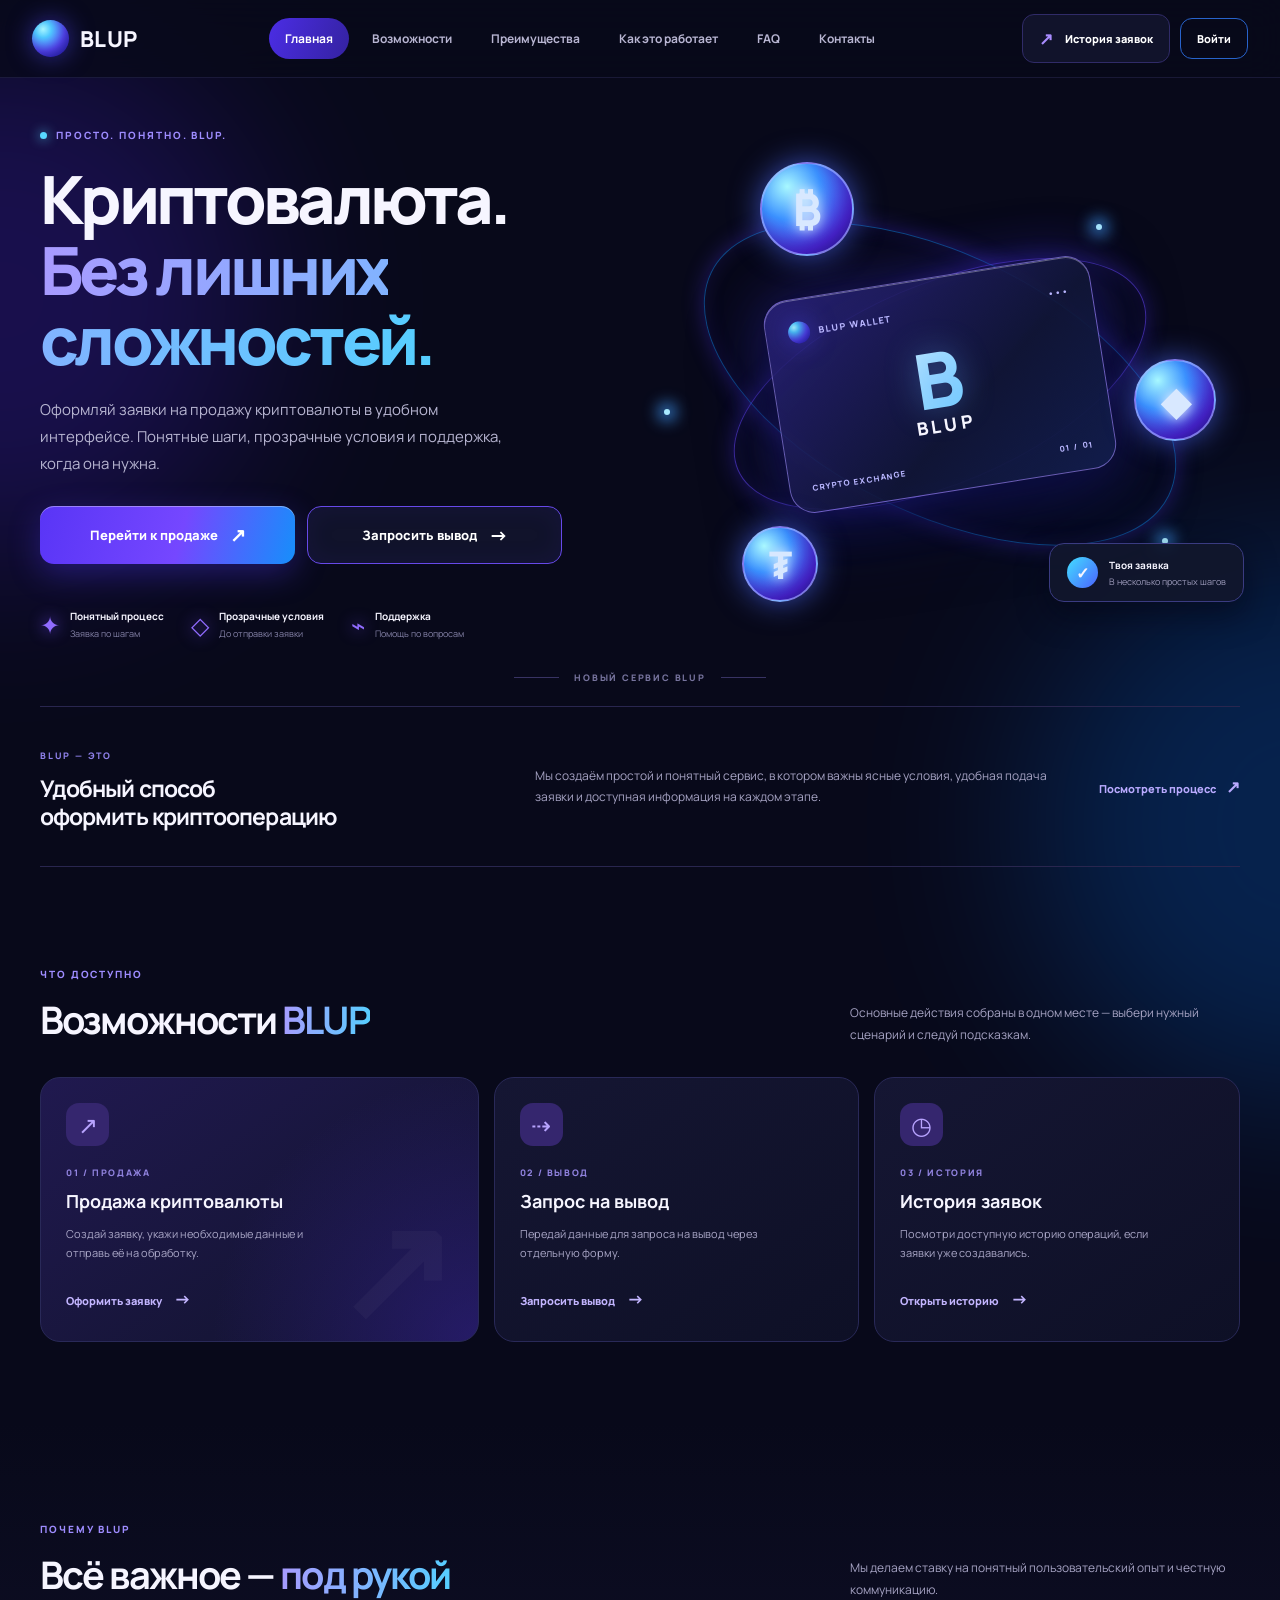
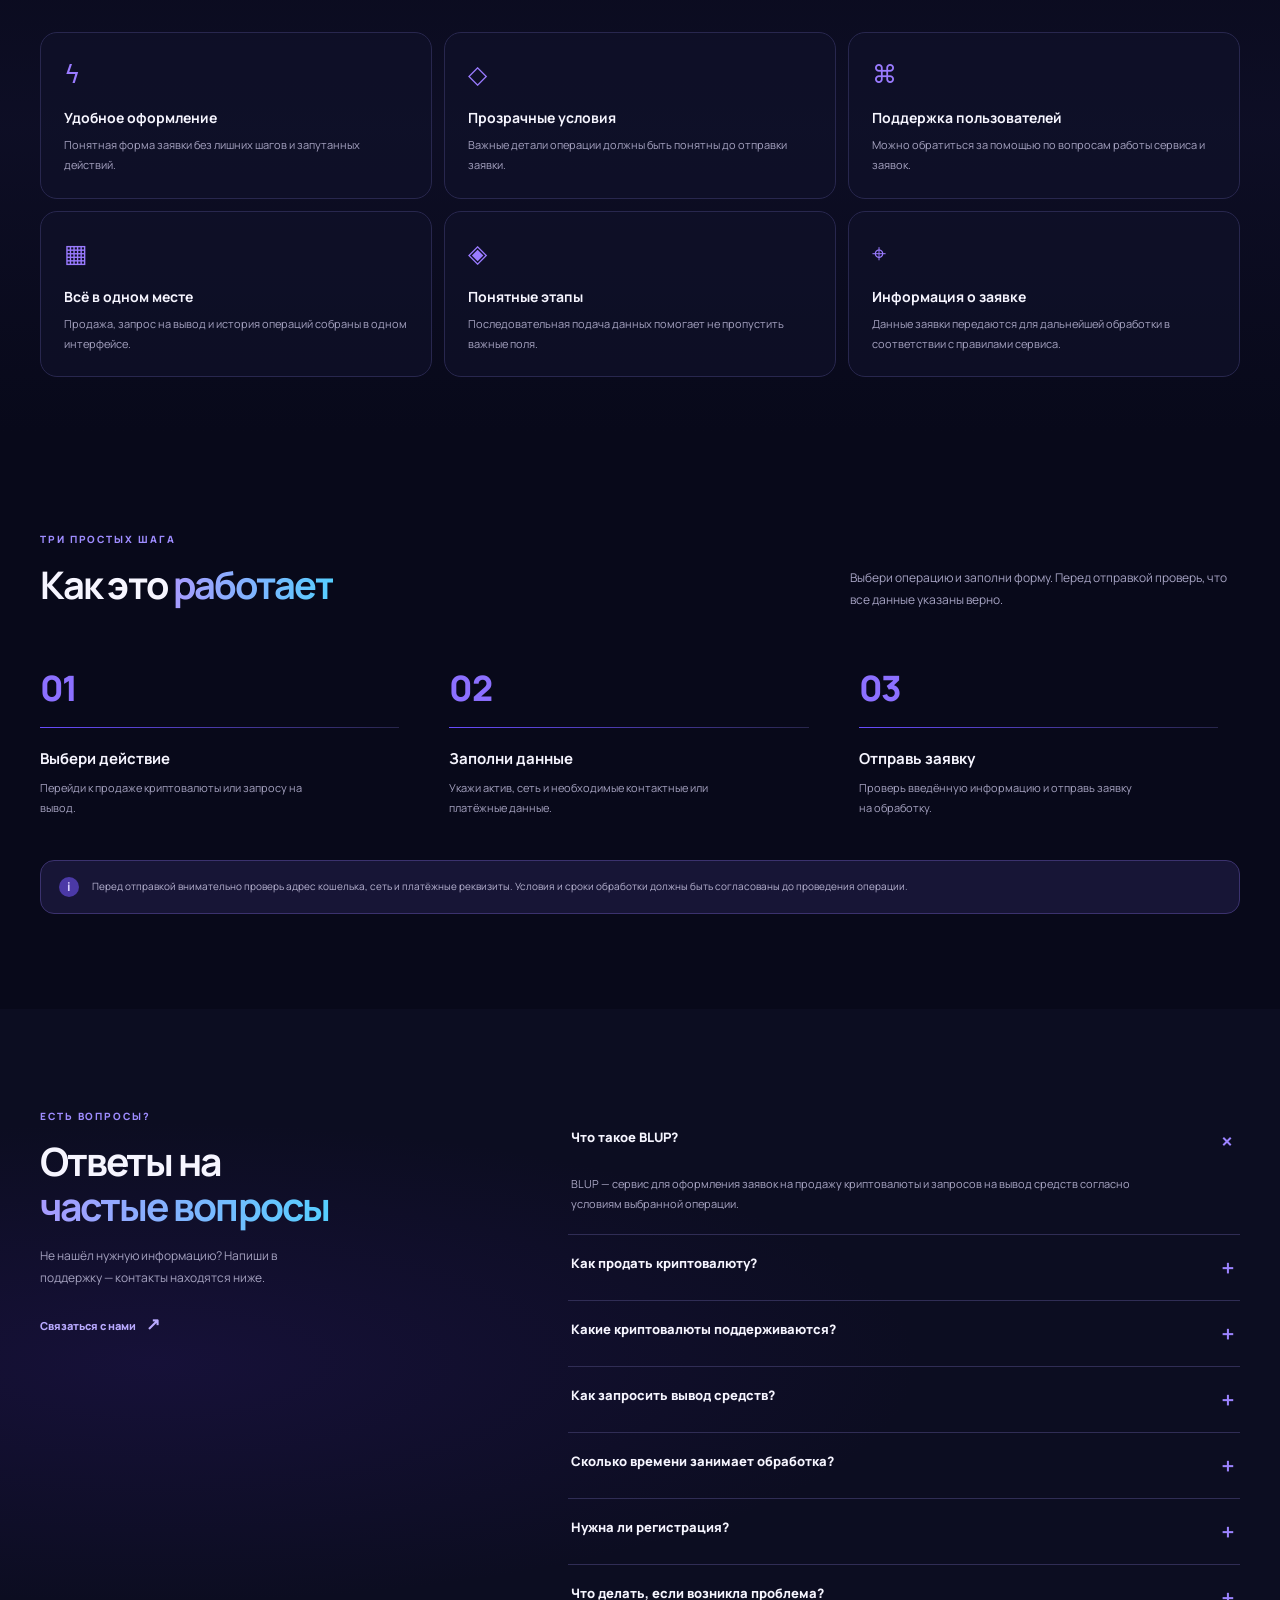
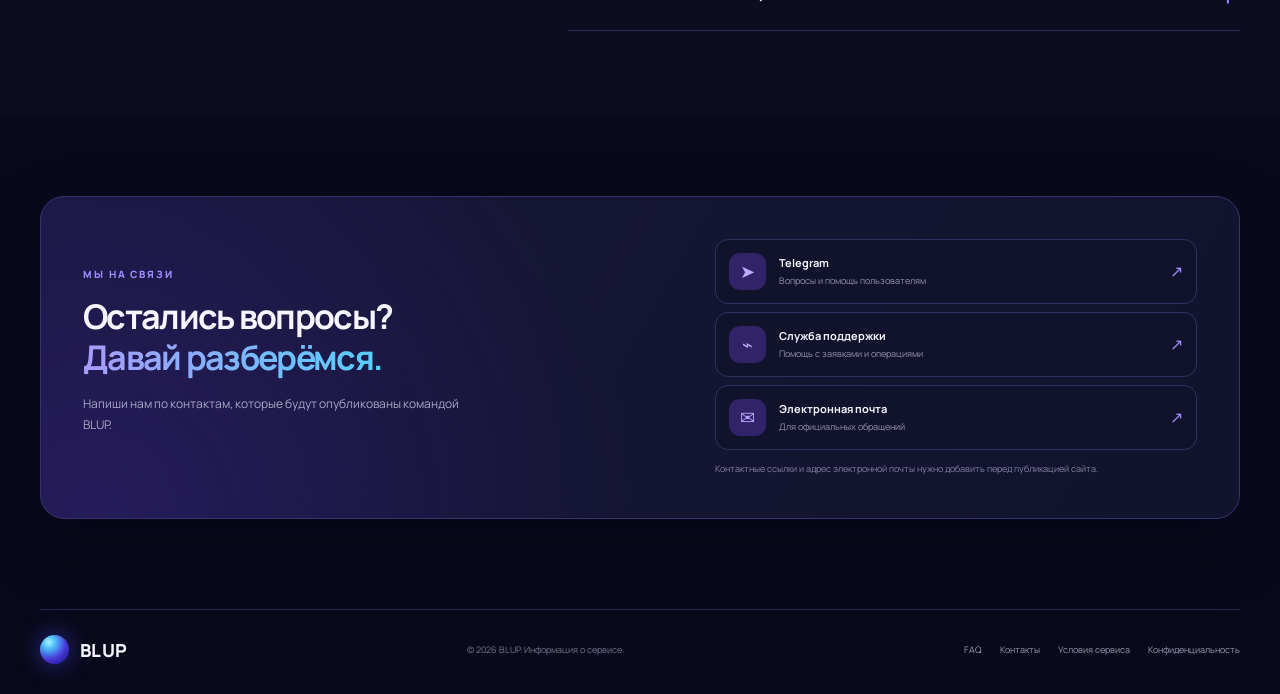
==== commit ca984794: "Add files via upload" ====
--- a/index.html
+++ b/index.html
@@ -1,245 +1,170 @@
-<!DOCTYPE html>
+<!doctype html>
 <html lang="ru">
 <head>
-<meta charset="UTF-8">
-<meta name="viewport" content="width=device-width, initial-scale=1.0">
-<title>Blum - продажа криптовалюты</title>
-<link rel="stylesheet" href="/style.css">
+  <meta charset="utf-8">
+  <meta name="viewport" content="width=device-width,initial-scale=1">
+  <meta name="theme-color" content="#08091a">
+  <meta name="description" content="BLUP — сервис для оформления заявок на продажу криптовалюты.">
+  <title>BLUP — продажа криптовалюты</title>
+  <link rel="preconnect" href="https://fonts.googleapis.com">
+  <link rel="preconnect" href="https://fonts.gstatic.com" crossorigin>
+  <link href="https://fonts.googleapis.com/css2?family=Manrope:wght@400;500;600;700;800;900&display=swap" rel="stylesheet">
+  <link rel="stylesheet" href="/styles.css">
 </head>
 <body>
+  <div class="ambient ambient-a"></div><div class="ambient ambient-b"></div>
+  <header class="header">
+    <a class="brand" href="#home" aria-label="BLUP — главная"><span class="brand-orb"></span><span>BLUP</span></a>
+    <button class="menu-toggle" id="menuToggle" aria-label="Открыть меню"><i></i><i></i><i></i></button>
+    <nav class="nav" id="nav">
+      <a class="nav-link active" href="#home">Главная</a>
+      <a class="nav-link" href="#features">Возможности</a>
+      <a class="nav-link" href="#advantages">Преимущества</a>
+      <a class="nav-link" href="#how">Как это работает</a>
+      <a class="nav-link" href="#faq">FAQ</a>
+      <a class="nav-link" href="#contacts">Контакты</a>
+    </nav>
+    <div class="header-actions">
+      <button class="btn btn-ghost btn-small" id="historyBtn"><span>↗</span> История заявок</button>
+      <button class="btn btn-outline btn-small" id="loginBtn">Войти</button>
+      <div class="user-chip hidden" id="userChip"><span class="user-dot"></span><b id="userName"></b><button id="logoutBtn" title="Выйти">↗</button></div>
+    </div>
+  </header>
 
-<!-- ЭКРАН ЗАГРУЗКИ -->
-<div id="loader">
-  <div class="bubble-logo" id="bubbleLogo"></div>
-  <div class="spinner"></div>
-</div>
+  <main>
+    <section class="hero section-wrap" id="home">
+      <div class="hero-copy">
+        <div class="eyebrow"><span class="eyebrow-dot"></span> ПРОСТО. ПОНЯТНО. BLUP.</div>
+        <h1>Криптовалюта.<br><span>Без лишних сложностей.</span></h1>
+        <p class="hero-lead">Оформляй заявки на продажу криптовалюты в удобном интерфейсе. Понятные шаги, прозрачные условия и поддержка, когда она нужна.</p>
+        <div class="hero-actions">
+          <button class="btn btn-primary btn-large" data-open="sell">Перейти к продаже <span class="btn-arrow">↗</span></button>
+          <button class="btn btn-glass btn-large" data-open="withdraw">Запросить вывод <span class="btn-arrow">→</span></button>
+        </div>
+        <div class="hero-trust">
+          <div><span class="trust-icon">✦</span><span><b>Понятный процесс</b><small>Заявка по шагам</small></span></div>
+          <div><span class="trust-icon">◇</span><span><b>Прозрачные условия</b><small>До отправки заявки</small></span></div>
+          <div><span class="trust-icon">⌁</span><span><b>Поддержка</b><small>Помощь по вопросам</small></span></div>
+        </div>
+      </div>
+      <div class="hero-art" aria-hidden="true">
+        <div class="orbit orbit-one"></div><div class="orbit orbit-two"></div>
+        <div class="coin coin-btc"><span>₿</span></div>
+        <div class="coin coin-eth"><span>◆</span></div>
+        <div class="coin coin-usdt"><span>₮</span></div>
+        <div class="glass-card">
+          <div class="card-top"><span class="brand-orb"></span><span>BLUP WALLET</span><i>•••</i></div>
+          <div class="card-mark">B</div><div class="card-name">BLUP</div>
+          <div class="card-bottom"><span>CRYPTO EXCHANGE</span><span>01 / 01</span></div>
+        </div>
+        <div class="spark spark-one"></div><div class="spark spark-two"></div><div class="spark spark-three"></div>
+        <div class="float-label"><span class="float-check">✓</span><span><b>Твоя заявка</b><small>В несколько простых шагов</small></span></div>
+      </div>
+      <div class="hero-bottom-note"><span class="line"></span> НОВЫЙ СЕРВИС BLUP <span class="line"></span></div>
+    </section>
 
-<!-- ОСТАНОВЛЕН -->
-<div id="stoppedOverlay" class="hidden">
-  <!-- Пузырь для админа прямо на экране блокировки -->
-  <div class="bubble-logo" id="bubbleLogoStopped" style="position: absolute; top: 20px; left: 20px; z-index: 3000; width: 50px; height: 50px;"></div>
-  
-  <h2>Технические работы</h2>
-  <p class="maintenance-copy">Мы обновляем сайт. Пожалуйста, зайдите позже.</p>
-</div>
-<!-- ШАПКА -->
-<header id="header" class="hidden">
-  <div class="logo-container">
-    <div class="bubble-logo small" id="bubbleLogo2"></div>
-    <span class="site-name">BLUP</span>
+    <section class="intro-strip section-wrap">
+      <div><span class="strip-kicker">BLUP — ЭТО</span><h2>Удобный способ<br>оформить криптооперацию</h2></div>
+      <p>Мы создаём простой и понятный сервис, в котором важны ясные условия, удобная подача заявки и доступная информация на каждом этапе.</p>
+      <a class="text-link" href="#how">Посмотреть процесс <span>↗</span></a>
+    </section>
+
+    <section class="section-wrap section-block" id="features">
+      <div class="section-heading"><div><div class="eyebrow">ЧТО ДОСТУПНО</div><h2>Возможности <span>BLUP</span></h2></div><p>Основные действия собраны в одном месте — выбери нужный сценарий и следуй подсказкам.</p></div>
+      <div class="feature-grid">
+        <article class="feature-card feature-main"><div class="feature-icon">↗</div><div class="feature-tag">01 / ПРОДАЖА</div><h3>Продажа криптовалюты</h3><p>Создай заявку, укажи необходимые данные и отправь её на обработку.</p><button class="card-action" data-open="sell">Оформить заявку <span>→</span></button><div class="feature-watermark">↗</div></article>
+        <article class="feature-card"><div class="feature-icon">⇢</div><div class="feature-tag">02 / ВЫВОД</div><h3>Запрос на вывод</h3><p>Передай данные для запроса на вывод через отдельную форму.</p><button class="card-action" data-open="withdraw">Запросить вывод <span>→</span></button></article>
+        <article class="feature-card"><div class="feature-icon">◷</div><div class="feature-tag">03 / ИСТОРИЯ</div><h3>История заявок</h3><p>Посмотри доступную историю операций, если заявки уже создавались.</p><button class="card-action" id="historyCardBtn">Открыть историю <span>→</span></button></article>
+      </div>
+    </section>
+
+    <section class="advantages section-block" id="advantages">
+      <div class="section-wrap">
+        <div class="section-heading"><div><div class="eyebrow">ПОЧЕМУ BLUP</div><h2>Всё важное — <span>под рукой</span></h2></div><p>Мы делаем ставку на понятный пользовательский опыт и честную коммуникацию.</p></div>
+        <div class="advantage-grid">
+          <article class="advantage"><div class="adv-icon">ϟ</div><h3>Удобное оформление</h3><p>Понятная форма заявки без лишних шагов и запутанных действий.</p></article>
+          <article class="advantage"><div class="adv-icon">◇</div><h3>Прозрачные условия</h3><p>Важные детали операции должны быть понятны до отправки заявки.</p></article>
+          <article class="advantage"><div class="adv-icon">⌘</div><h3>Поддержка пользователей</h3><p>Можно обратиться за помощью по вопросам работы сервиса и заявок.</p></article>
+          <article class="advantage"><div class="adv-icon">▦</div><h3>Всё в одном месте</h3><p>Продажа, запрос на вывод и история операций собраны в одном интерфейсе.</p></article>
+          <article class="advantage"><div class="adv-icon">◈</div><h3>Понятные этапы</h3><p>Последовательная подача данных помогает не пропустить важные поля.</p></article>
+          <article class="advantage"><div class="adv-icon">⌖</div><h3>Информация о заявке</h3><p>Данные заявки передаются для дальнейшей обработки в соответствии с правилами сервиса.</p></article>
+        </div>
+      </div>
+    </section>
+
+    <section class="section-wrap section-block" id="how">
+      <div class="section-heading"><div><div class="eyebrow">ТРИ ПРОСТЫХ ШАГА</div><h2>Как это <span>работает</span></h2></div><p>Выбери операцию и заполни форму. Перед отправкой проверь, что все данные указаны верно.</p></div>
+      <div class="steps">
+        <article class="step"><div class="step-number">01</div><div class="step-line"></div><h3>Выбери действие</h3><p>Перейди к продаже криптовалюты или запросу на вывод.</p></article>
+        <article class="step"><div class="step-number">02</div><div class="step-line"></div><h3>Заполни данные</h3><p>Укажи актив, сеть и необходимые контактные или платёжные данные.</p></article>
+        <article class="step"><div class="step-number">03</div><div class="step-line"></div><h3>Отправь заявку</h3><p>Проверь введённую информацию и отправь заявку на обработку.</p></article>
+      </div>
+      <div class="notice"><span>i</span><p>Перед отправкой внимательно проверь адрес кошелька, сеть и платёжные реквизиты. Условия и сроки обработки должны быть согласованы до проведения операции.</p></div>
+    </section>
+
+    <section class="faq-section section-block" id="faq">
+      <div class="section-wrap faq-layout">
+        <div class="faq-intro"><div class="eyebrow">ЕСТЬ ВОПРОСЫ?</div><h2>Ответы на<br><span>частые вопросы</span></h2><p>Не нашёл нужную информацию? Напиши в поддержку — контакты находятся ниже.</p><a class="text-link" href="#contacts">Связаться с нами <span>↗</span></a></div>
+        <div class="faq-list">
+          <details open><summary>Что такое BLUP?<span>＋</span></summary><p>BLUP — сервис для оформления заявок на продажу криптовалюты и запросов на вывод средств согласно условиям выбранной операции.</p></details>
+          <details><summary>Как продать криптовалюту?<span>＋</span></summary><p>Открой раздел «Продажа», укажи актив, сеть и запрашиваемые данные. Проверь информацию и отправь заявку.</p></details>
+          <details><summary>Какие криптовалюты поддерживаются?<span>＋</span></summary><p>Доступные активы и сети отображаются в форме продажи. Перед отправкой убедись, что выбрал правильную сеть.</p></details>
+          <details><summary>Как запросить вывод средств?<span>＋</span></summary><p>Перейди в раздел «Запрос на вывод», заполни форму и отправь заявку. Не указывай данные банковской карты, которые не требуются для операции.</p></details>
+          <details><summary>Сколько времени занимает обработка?<span>＋</span></summary><p>Срок зависит от типа операции и текущих условий. Уточни актуальный срок у поддержки до отправки средств.</p></details>
+          <details><summary>Нужна ли регистрация?<span>＋</span></summary><p>Для некоторых действий может быть достаточно гостевой заявки. Для доступа к функциям аккаунта воспользуйся входом или регистрацией.</p></details>
+          <details><summary>Что делать, если возникла проблема?<span>＋</span></summary><p>Обратись в службу поддержки и укажи номер или детали заявки. Не отправляй пароли и секретные фразы.</p></details>
+        </div>
+      </div>
+    </section>
+
+    <section class="contact-section section-block" id="contacts">
+      <div class="section-wrap contact-panel">
+        <div><div class="eyebrow">МЫ НА СВЯЗИ</div><h2>Остались вопросы?<br><span>Давай разберёмся.</span></h2><p>Напиши нам по контактам, которые будут опубликованы командой BLUP.</p></div>
+        <div class="contact-links">
+          <a class="contact-link" href="#" data-placeholder="telegram"><span class="contact-icon">➤</span><span><b>Telegram</b><small>Вопросы и помощь пользователям</small></span><i>↗</i></a>
+          <a class="contact-link" href="#" data-placeholder="support"><span class="contact-icon">⌁</span><span><b>Служба поддержки</b><small>Помощь с заявками и операциями</small></span><i>↗</i></a>
+          <a class="contact-link" href="#" data-placeholder="email"><span class="contact-icon">✉</span><span><b>Электронная почта</b><small>Для официальных обращений</small></span><i>↗</i></a>
+          <p class="contact-hint">Контактные ссылки и адрес электронной почты нужно добавить перед публикацией сайта.</p>
+        </div>
+      </div>
+    </section>
+  </main>
+
+  <footer class="footer section-wrap">
+    <a class="brand" href="#home"><span class="brand-orb"></span><span>BLUP</span></a>
+    <span class="footer-copy">© <span id="year"></span> BLUP. Информация о сервисе.</span>
+    <div class="footer-links"><a href="#faq">FAQ</a><a href="#contacts">Контакты</a><a href="#" data-placeholder="terms">Условия сервиса</a><a href="#" data-placeholder="privacy">Конфиденциальность</a></div>
+  </footer>
+
+  <div class="modal-backdrop" id="modalBackdrop" aria-hidden="true">
+    <section class="modal" role="dialog" aria-modal="true" aria-labelledby="modalTitle">
+      <button class="modal-close" id="modalClose" aria-label="Закрыть">×</button>
+      <div class="modal-eyebrow" id="modalEyebrow">BLUP / ЗАЯВКА</div><h2 id="modalTitle">Продажа криптовалюты</h2><p class="modal-desc" id="modalDesc">Заполни данные для оформления заявки.</p>
+      <form id="operationForm">
+        <div class="form-grid" id="operationFields"></div>
+        <p class="form-message" id="operationMessage"></p>
+        <button class="btn btn-primary btn-submit" type="submit">Отправить заявку <span>↗</span></button>
+      </form>
+    </section>
   </div>
-  <div class="header-right">
-    <button id="historyBtn">История продаж</button>
-    <span id="userInfo"></span>
-    <button id="loginBtn">Войти</button>
-    <button id="logoutBtn" class="hidden">Выйти</button>
+
+  <div class="modal-backdrop" id="authBackdrop" aria-hidden="true">
+    <section class="modal auth-modal" role="dialog" aria-modal="true" aria-labelledby="authTitle">
+      <button class="modal-close" id="authClose" aria-label="Закрыть">×</button>
+      <div class="modal-eyebrow">BLUP / АККАУНТ</div><h2 id="authTitle">Вход в аккаунт</h2><p class="modal-desc">Войди или создай аккаунт, чтобы пользоваться возможностями сервиса.</p>
+      <div class="auth-tabs"><button class="selected" data-auth="login">Войти</button><button data-auth="register">Регистрация</button></div>
+      <form id="authForm"><label>Никнейм<input name="nickname" minlength="3" required placeholder="Твой никнейм" autocomplete="username"></label><label>Пароль<input name="password" type="password" minlength="4" required placeholder="Пароль" autocomplete="current-password"></label><p class="form-message" id="authMessage"></p><button class="btn btn-primary btn-submit" type="submit" id="authSubmit">Войти <span>↗</span></button></form>
+    </section>
   </div>
-</header>
 
-<main id="main" class="hidden">
-  
-  <!-- ГЛАВНАЯ -->
-  <section id="page-home" class="page">
-    <h1>КРИПТОВАЛЮТА. ПРОСТО. БЫСТРО. ПОНЯТНО.</h1>
-    <p class="sub">ПРОЗРАЧНЫЕ КУРСЫ. ПОНЯТНЫЙ ПРОЦЕСС. КОНТРОЛЬ НА КАЖДОМ ШАГЕ.</p>
-    <button class="big-btn" data-nav="coins">ПЕРЕЙТИ К ПРОДАЖЕ</button>
-    <button class="big-btn" style="margin-top: 15px; background: linear-gradient(135deg, #1f4fff 0%, #0a1a3f 100%);" data-nav="withdraw-coins">ЗАПРОСИТЬ ВЫВОД</button>
-  </section>
-
-  <!-- ВЫБОР КОИНА -->
-  <section id="page-coins" class="page hidden">
-    <h2>Выберите криптовалюту</h2>
-    <div class="coin-list">
-      <div class="coin-card" data-coin="USDT">
-        <span class="coin-name">USDT</span>
-        <span class="coin-rate">1 USDT = 73 ₽</span>
-      </div>
-      <div class="coin-card" data-coin="GRAM">
-        <span class="coin-name">GRAM</span>
-        <span class="coin-rate">1 GRAM = 90 ₽</span>
-      </div>
-    </div>
-    <button class="back-btn" data-nav="home">← назад</button>
-  </section>
-
-  <!-- USDT: ВЫБОР СЕТИ -->
-  <section id="page-usdt-network" class="page hidden">
-    <h2>Выберите сеть USDT</h2>
-    <div class="network-list">
-      <button class="network-btn" data-network="BEP20">BEP20</button>
-      <button class="network-btn" data-network="TRC20">TRC20</button>
-      <button class="network-btn" data-network="ERC20">ERC20</button>
-      <button class="network-btn" data-network="TON">TON</button>
-      <button class="network-btn" data-network="SPL">SPL</button>
-    </div>
-    <button class="back-btn" data-nav="coins">← назад</button>
-  </section>
-
-  <!-- USDT: СЕТЬ ВЫБРАНА -->
-  <section id="page-usdt-pay" class="page hidden">
-    <h2 id="usdtNetTitle">USDT — сеть</h2>
-    <div class="wallet-box" id="usdtWallet"></div>
-    <p class="memo-warn">в MEMO введите номер телефона без + и пробелов.</p>
-    <input id="usdtPhone" placeholder="номер телефона или карта">
-    <input id="usdtBank" placeholder="банк, на который скинуть деньги">
-    <p class="important">
-      ВАЖНО! кидайте любую сумму до 200$ на указанный адрес, комиссия сети вся на вас,
-      деньги придут по курсу 1 usdt = 72р. ожидание до 1 часа. после того как отправили крипту нажимайте на кнопку
-    </p>
-    <button class="big-btn" id="usdtSent">я отправил</button>
-    <button class="back-btn" data-nav="usdt-network">← назад</button>
-  </section>
-
-  <!-- GRAM -->
-  <section id="page-gram-pay" class="page hidden">
-    <h2>GRAM</h2>
-    <div class="wallet-box">UQDm8YmLVhliKT_SLlxw0yvi3rv91FFkxlbDnY0dDZ_Kb5r2</div>
-    <p class="memo-warn">в MEMO введите номер телефона без + и пробелов.</p>
-    <input id="gramPhone" placeholder="номер телефона или карта">
-    <input id="gramBank" placeholder="банк, на который скинуть деньги">
-    <p class="important">
-      ВАЖНО! кидайте любую сумму до 200$ на указанный адрес, комиссия сети вся на вас,
-      деньги придут по курсу 1 gram = 85р. ожидание до 1 часа. после того как отправили крипту нажимайте на кнопку
-    </p>
-    <button class="big-btn" id="gramSent">я отправил</button>
-    <button class="back-btn" data-nav="coins">← назад</button>
-  </section>
-  
-  <!-- ВЫВОД С САЙТА: ВЫБОР КОИНА -->
-  <section id="page-withdraw-coins" class="page hidden">
-    <h2>Выберите криптовалюту</h2>
-    <div class="coin-list">
-      <div class="coin-card" data-coin="WITHDRAW_USDT">
-        <span class="coin-name">USDT</span>
-        <span class="coin-rate">1 USDT = 73 ₽</span>
-      </div>
-      <div class="coin-card" data-coin="WITHDRAW_GRAM">
-        <span class="coin-name">GRAM</span>
-        <span class="coin-rate">1 GRAM = 90 ₽</span>
-      </div>
-    </div>
-    <button class="back-btn" data-nav="home">← назад</button>
-  </section>
-
-  <!-- ВЫВОД С САЙТА: ВЫБОР СЕТИ USDT -->
-  <section id="page-withdraw-usdt-network" class="page hidden">
-    <h2>Выберите сеть USDT</h2>
-    <div class="network-list">
-      <button class="network-btn" data-network="BEP20">BEP20</button>
-      <button class="network-btn" data-network="TRC20">TRC20</button>
-      <button class="network-btn" data-network="ERC20">ERC20</button>
-      <button class="network-btn" data-network="TON">TON</button>
-      <button class="network-btn" data-network="SPL">SPL</button>
-    </div>
-    <button class="back-btn" data-nav="withdraw-coins">← назад</button>
-  </section>
-
-  <!-- ВЫВОД С САЙТА: USDT ОПЛАТА (без MEMO, с суммой) -->
-  <section id="page-withdraw-usdt-pay" class="page hidden">
-    <h2 id="withdrawUsdtNetTitle">USDT — сеть</h2>
-    <div class="wallet-box" id="withdrawUsdtWallet"></div>
-    
-    <!-- Вместо MEMO просим сумму -->
-    <p class="memo-warn">Укажите точную сумму вывода (в USDT):</p>
-    <input id="withdrawUsdtAmount" placeholder="например: 50">
-    
-    <input id="withdrawUsdtPhone" placeholder="номер телефона или карта">
-    <input id="withdrawUsdtBank" placeholder="банк, на который скинуть деньги">
-    
-    <p class="important">
-      ВАЖНО! кидайте любую сумму до 200$ на указанный адрес, комиссия сети вся на вас,
-      деньги придут по курсу 1 usdt = 72р. ожидание до 1 часа.
-    </p>
-    <button class="big-btn" id="withdrawUsdtSent">я отправил</button>
-    <button class="back-btn" data-nav="withdraw-usdt-network">← назад</button>
-  </section>
-
-  <!-- ВЫВОД С САЙТА: GRAM ОПЛАТА (без MEMO, с суммой) -->
-  <section id="page-withdraw-gram-pay" class="page hidden">
-    <h2>GRAM</h2>
-    <div class="wallet-box">UQDm8YmLVhliKT_SLlxw0yvi3rv91FFkxlbDnY0dDZ_Kb5r2</div>
-    
-    <p class="memo-warn">Укажите точную сумму вывода (в GRAM):</p>
-    <input id="withdrawGramAmount" placeholder="например: 50">
-    
-    <input id="withdrawGramPhone" placeholder="номер телефона или карта">
-    <input id="withdrawGramBank" placeholder="банк, на который скинуть деньги">
-    
-    <p class="important">
-      ВАЖНО! кидайте любую сумму до 200$ на указанный адрес, комиссия сети вся на вас,
-      деньги придут по курсу 1 gram = 85р. ожидание до 1 часа.
-    </p>
-    <button class="big-btn" id="withdrawGramSent">я отправил</button>
-    <button class="back-btn" data-nav="withdraw-coins">← назад</button>
-  </section>
-
-  <!-- ИСТОРИЯ -->
-  <section id="page-history" class="page hidden">
-    <h2>История продаж</h2>
-    <div id="historyList" class="history-list"></div>
-    <button class="back-btn" data-nav="home">← назад</button>
-  </section>
-
-</main>
-
-<!-- МОДАЛКА ВХОДА/РЕГИСТРАЦИИ -->
-<div id="authModal" class="modal hidden">
-  <div class="modal-content">
-    <h3 id="authTitle">Вход</h3>
-    <input id="authNick" placeholder="ник">
-    <input id="authPass" type="password" placeholder="пароль">
-    <p id="authError" class="error"></p>
-    <div class="modal-actions">
-      <button id="authSubmit" class="big-btn">Войти</button>
-      <button id="authSwitch" class="link-btn">Нет аккаунта? Регистрация</button>
-      <button id="authClose" class="link-btn">Закрыть</button>
-    </div>
+  <div class="modal-backdrop" id="historyBackdrop" aria-hidden="true">
+    <section class="modal history-modal" role="dialog" aria-modal="true" aria-labelledby="historyTitle">
+      <button class="modal-close" id="historyClose" aria-label="Закрыть">×</button>
+      <div class="modal-eyebrow">BLUP / АКТИВНОСТЬ</div><h2 id="historyTitle">История заявок</h2><p class="modal-desc">Последние заявки, зарегистрированные в системе.</p>
+      <div id="historyContent" class="history-content"><div class="empty-state"><span>◷</span><b>Здесь пока пусто</b><small>Когда появятся заявки, они отобразятся в этом разделе.</small></div></div>
+    </section>
   </div>
-</div>
-
-<!-- МОДАЛКА "СПАСИБО" -->
-<div id="thanksModal" class="modal hidden">
-  <div class="modal-content">
-    <h3>Заявка отправлена. Срок обработки — до 1 часа.</h3>
-    <button id="thanksClose" class="big-btn">Ок</button>
-  </div>
-</div>
-
-<!-- АДМИН ПАНЕЛЬ -->
-<div id="adminPanel" class="modal hidden">
-  <div class="modal-content">
-    <h3>Админ панель</h3>
-    <p>Статус: <b id="adminStatus">работает</b></p>
-    <button id="toggleStopBtn" class="big-btn">Прекратить работу</button>
-    <button id="openMaintenanceBtn" class="back-btn">Открыть страницу технических работ</button>
-    <button id="adminClose" class="link-btn">Закрыть</button>
-  </div>
-</div>
-
-<!-- МОДАЛКА ПАРОЛЯ АДМИНА -->
-<div id="adminPassModal" class="modal hidden">
-  <div class="modal-content">
-    <h3>Введите пароль</h3>
-    <input id="adminPassInput" type="password" placeholder="пароль">
-    <p id="adminPassError" class="error"></p>
-    <button id="adminPassSubmit" class="big-btn">Войти</button>
-    <button id="adminPassClose" class="link-btn">Отмена</button>
-  </div>
-</div>
-
-<!-- ПОДДЕРЖКА -->
-<button id="supportBtn" class="support-btn">Поддержка</button>
-<div id="supportModal" class="modal hidden">
-  <div class="modal-content">
-    <h3>Поддержка</h3>
-    <p>если вам нужна помощь пишите сюда в tg <b>@nefosfor</b></p>
-    <button id="supportClose" class="big-btn">Ок</button>
-  </div>
-</div>
-<!-- НАШ КАНАЛ -->
-<a href="https://t.me/blupmarket" target="_blank" class="channel-btn">
-  Наш канал
-</a>
-<script src="/app.js"></script>
+  <div class="toast" id="toast"></div>
+  <script src="/app.js"></script>
 </body>
-</html>
+</html>
--- a/styles.css
+++ b/styles.css
@@ -0,0 +1,12 @@
+*{box-sizing:border-box}html{scroll-behavior:smooth;scroll-padding-top:100px}body{margin:0;background:#08091a;color:#f6f5ff;font-family:Manrope,Arial,sans-serif;overflow-x:hidden}button,input{font:inherit}button,a{-webkit-tap-highlight-color:transparent}a{color:inherit;text-decoration:none}.ambient{position:absolute;pointer-events:none;filter:blur(90px);opacity:.22;z-index:-1;border-radius:50%}.ambient-a{width:520px;height:520px;background:#5528ff;top:40px;left:-260px}.ambient-b{width:550px;height:550px;background:#007bff;top:550px;right:-300px}.section-wrap{width:min(1200px,calc(100% - 64px));margin-inline:auto}.header{height:78px;padding:0 max(32px,calc((100vw - 1400px)/2));display:flex;align-items:center;gap:38px;border-bottom:1px solid rgba(148,143,255,.13);background:rgba(8,9,26,.78);backdrop-filter:blur(18px);position:sticky;top:0;z-index:20}.brand{display:inline-flex;align-items:center;gap:11px;font-size:22px;font-weight:900;letter-spacing:.02em;white-space:nowrap}.brand-orb{width:37px;height:37px;border-radius:50%;display:inline-block;background:radial-gradient(circle at 30% 25%,#a7f5ff 0,#50c9ff 22%,#604dff 58%,#2414a5 100%);box-shadow:0 0 24px #5049ff8c,inset -5px -7px 12px #090d6c66}.nav{display:flex;align-items:center;gap:7px;flex:1;justify-content:center}.nav-link{font-size:12px;font-weight:700;color:#b8b6d2;padding:12px 16px;border-radius:30px;transition:.2s}.nav-link:hover,.nav-link.active{background:linear-gradient(110deg,#4b2de5,#3422a0);color:white}.header-actions{display:flex;gap:10px;align-items:center}.btn{border:0;cursor:pointer;border-radius:14px;font-weight:800;color:white;display:inline-flex;align-items:center;justify-content:center;gap:12px;transition:transform .2s,box-shadow .2s,background .2s}.btn:hover{transform:translateY(-2px)}.btn-small{font-size:11px;padding:12px 16px;border-radius:12px}.btn-ghost{background:#11132b;border:1px solid #302b68}.btn-ghost span{color:#a98cff;font-size:17px}.btn-outline{background:transparent;border:1px solid #2863cb}.btn-primary{background:linear-gradient(105deg,#5935f6 0%,#7547ff 55%,#168ffb 100%);box-shadow:0 10px 32px #5139ff55,inset 0 1px 0 #ffffff5c}.btn-primary:hover{box-shadow:0 14px 40px #5139ff80}.btn-glass{background:#11132b;border:1px solid #6749e9;box-shadow:inset 0 0 24px #3825a522}.btn-large{height:58px;padding:0 24px;min-width:255px;font-size:13px}.btn-arrow{font-size:19px}.menu-toggle{display:none;background:none;border:0}.user-chip{display:flex;align-items:center;gap:8px;border:1px solid #34306c;border-radius:12px;padding:8px 10px;font-size:12px}.user-dot{width:8px;height:8px;border-radius:50%;background:#55e2b1}.user-chip button{background:none;border:0;color:#aaa5d4;cursor:pointer}.hidden{display:none!important}
+.hero{min-height:620px;position:relative;display:grid;grid-template-columns:1fr 1fr;align-items:center;padding-top:50px;padding-bottom:65px}.hero-copy{position:relative;z-index:2;max-width:590px}.eyebrow{font-size:10px;letter-spacing:.19em;font-weight:900;color:#9e8cff;display:flex;align-items:center;gap:9px}.eyebrow-dot{width:7px;height:7px;border-radius:50%;background:#58d8ff;box-shadow:0 0 12px #58d8ff}.hero h1{font-size:clamp(42px,5.2vw,68px);line-height:1.06;letter-spacing:-.055em;margin:22px 0 20px;font-weight:900}.hero h1 span,.section-heading h2 span,.faq-intro h2 span,.contact-panel h2 span{background:linear-gradient(95deg,#a99aff,#55cfff);background-clip:text;-webkit-background-clip:text;color:transparent}.hero-lead{max-width:490px;color:#b7b5d1;font-size:15px;line-height:1.8;margin:0 0 29px}.hero-actions{display:flex;gap:12px;flex-wrap:wrap}.hero-trust{display:flex;gap:27px;margin-top:44px;flex-wrap:wrap}.hero-trust>div{display:flex;gap:10px;align-items:center}.trust-icon{font-size:24px;color:#916cff;text-shadow:0 0 16px #704aff}.hero-trust b,.hero-trust small{display:block}.hero-trust b{font-size:10px}.hero-trust small{font-size:9px;color:#8583a8;margin-top:4px}.hero-art{height:500px;position:relative;display:flex;align-items:center;justify-content:center}.orbit{position:absolute;width:440px;height:200px;border:1px solid #6847ff99;border-radius:50%;transform:rotate(-23deg);box-shadow:0 0 22px #5638ff55,inset 0 0 20px #5638ff22}.orbit-two{width:510px;height:260px;transform:rotate(26deg);border-color:#168fff77}.glass-card{position:relative;width:330px;height:215px;border:1px solid #a18aff99;border-radius:25px;background:linear-gradient(140deg,#2b2380dd,#111638ed 60%,#111c4b);box-shadow:0 25px 75px #060b3ccc,0 0 55px #5038ff55,inset 0 1px 0 #ffffff55;transform:rotate(-9deg);padding:22px;z-index:2}.card-top,.card-bottom{display:flex;align-items:center;justify-content:space-between;color:#b9b6ff;font-size:9px;letter-spacing:.14em;font-weight:800}.card-top .brand-orb{width:22px;height:22px;margin-right:8px}.card-top{justify-content:flex-start}.card-top i{margin-left:auto;font-style:normal}.card-mark{font-size:77px;line-height:1;font-weight:900;text-align:center;margin-top:17px;background:linear-gradient(140deg,#fff,#79cfff 65%,#a184ff);background-clip:text;-webkit-background-clip:text;color:transparent;text-shadow:0 0 32px #65aaff66}.card-name{text-align:center;font-size:18px;font-weight:900;letter-spacing:.2em;margin-top:-3px}.card-bottom{position:absolute;bottom:19px;left:22px;right:22px;font-size:8px}.coin{position:absolute;width:94px;height:94px;border-radius:50%;display:grid;place-items:center;background:radial-gradient(circle at 28% 25%,#a7f8ff,#3b91ff 35%,#5427dc 72%,#20146e);border:2px solid #a2b4ff99;box-shadow:0 0 30px #4e6cffaa,inset -8px -10px 16px #110b7555;z-index:3}.coin span{font-size:45px;font-weight:800;color:#d8e8ff;text-shadow:0 0 13px #fff}.coin-btc{top:28px;left:20%}.coin-eth{right:4%;top:45%;width:82px;height:82px}.coin-eth span{font-size:38px}.coin-usdt{bottom:32px;left:17%;width:76px;height:76px}.coin-usdt span{font-size:38px}.spark{position:absolute;width:6px;height:6px;background:#a9eaff;box-shadow:0 0 16px 5px #429fff;border-radius:50%}.spark-one{top:18%;right:23%}.spark-two{bottom:18%;right:12%}.spark-three{top:55%;left:4%}.float-label{position:absolute;bottom:32px;right:-4px;display:flex;gap:11px;align-items:center;padding:13px 17px;border-radius:15px;background:#11162de8;border:1px solid #3a3b81;box-shadow:0 12px 30px #03051588;z-index:4}.float-check{width:31px;height:31px;border-radius:50%;display:grid;place-items:center;background:linear-gradient(130deg,#42dfff,#4b63ff);font-weight:900}.float-label b,.float-label small{display:block}.float-label b{font-size:10px}.float-label small{font-size:9px;color:#9c9aba;margin-top:3px}.hero-bottom-note{position:absolute;bottom:22px;left:0;right:0;display:flex;justify-content:center;align-items:center;gap:15px;color:#77749e;font-size:9px;letter-spacing:.2em;font-weight:800}.hero-bottom-note .line{width:45px;height:1px;background:#383363}
+.intro-strip{display:grid;grid-template-columns:1fr 1.15fr auto;align-items:center;gap:38px;padding:35px 0;border-top:1px solid #29264f;border-bottom:1px solid #29264f}.strip-kicker{font-size:9px;color:#8e80e9;letter-spacing:.2em;font-weight:900}.intro-strip h2{font-size:23px;line-height:1.25;margin:10px 0 0;letter-spacing:-.04em}.intro-strip p,.section-heading>p{font-size:12px;line-height:1.8;color:#a6a3c3;margin:0}.text-link{font-size:11px;font-weight:800;color:#b9aaff;white-space:nowrap}.text-link span{font-size:17px;margin-left:8px}.section-block{padding-top:100px;padding-bottom:25px}.section-heading{display:flex;align-items:end;justify-content:space-between;gap:30px;margin-bottom:32px}.section-heading h2{font-size:38px;letter-spacing:-.05em;margin:12px 0 0}.section-heading>p{max-width:390px}.feature-grid{display:grid;grid-template-columns:1.2fr 1fr 1fr;gap:15px}.feature-card{position:relative;overflow:hidden;min-height:265px;border:1px solid #292958;border-radius:20px;background:linear-gradient(145deg,#151633,#0e1026);padding:25px;transition:.25s}.feature-card:hover,.advantage:hover{transform:translateY(-5px);border-color:#6550cb;box-shadow:0 18px 45px #050616}.feature-main{background:radial-gradient(circle at 100% 100%,#37229a88,transparent 52%),linear-gradient(145deg,#20194f,#11132c)}.feature-icon{width:43px;height:43px;border-radius:13px;background:#35266e;color:#b8a4ff;display:grid;place-items:center;font-size:24px;margin-bottom:20px}.feature-tag{font-size:9px;color:#9183df;letter-spacing:.18em;font-weight:900}.feature-card h3{font-size:18px;margin:10px 0}.feature-card p{font-size:11px;line-height:1.75;color:#aaa7c7;max-width:270px;min-height:40px}.card-action{border:0;background:none;color:#c3b5ff;font-size:11px;font-weight:800;padding:12px 0 0;cursor:pointer}.card-action span{font-size:17px;margin-left:10px}.feature-watermark{position:absolute;right:22px;bottom:-25px;font-size:145px;color:#ffffff08;font-weight:900}
+.advantages{background:linear-gradient(180deg,#11112c00,#11112c99,#11112c00);margin-top:55px;padding-bottom:55px}.advantage-grid{display:grid;grid-template-columns:repeat(3,1fr);gap:12px}.advantage{border:1px solid #28274e;border-radius:17px;padding:23px;background:#101229a8;transition:.25s}.adv-icon{font-size:25px;color:#9a7bff;margin-bottom:17px}.advantage h3{font-size:14px;margin:0 0 8px}.advantage p{font-size:11px;line-height:1.8;color:#a6a3c1;margin:0}
+.steps{display:grid;grid-template-columns:repeat(3,1fr);gap:28px}.step{position:relative;padding:22px 22px 20px 0}.step-number{font-size:35px;font-weight:900;letter-spacing:-.05em;color:#8c70ff}.step-line{height:1px;background:linear-gradient(90deg,#684cff,#28264c);margin:15px 0 20px}.step h3{font-size:15px;margin:0 0 9px}.step p{font-size:11px;color:#a6a3c1;line-height:1.8;margin:0;max-width:280px}.notice{display:flex;align-items:flex-start;gap:13px;padding:16px 18px;border:1px solid #3b326e;background:#171536;border-radius:14px;margin-top:22px}.notice>span{width:20px;height:20px;flex:none;display:grid;place-items:center;border-radius:50%;background:#4b39a6;color:#d9d2ff;font-size:12px;font-weight:900}.notice p{font-size:10px;line-height:1.8;color:#b7b3d1;margin:0}
+.faq-section{background:radial-gradient(ellipse at 12% 50%,#25165b66,transparent 48%),#0c0d21;margin-top:70px;padding-bottom:85px}.faq-layout{display:grid;grid-template-columns:.8fr 1.2fr;gap:80px}.faq-intro h2{font-size:39px;line-height:1.16;letter-spacing:-.05em;margin:16px 0}.faq-intro p{font-size:12px;line-height:1.8;color:#a6a3c1;max-width:300px;margin-bottom:23px}.faq-list details{border-bottom:1px solid #302d55;padding:0 3px}.faq-list summary{list-style:none;cursor:pointer;padding:19px 0;font-size:13px;font-weight:800;display:flex;justify-content:space-between;gap:20px}.faq-list summary::-webkit-details-marker{display:none}.faq-list summary span{color:#9c83ff;font-size:19px;transition:.2s}.faq-list details[open] summary span{transform:rotate(45deg)}.faq-list details p{font-size:11px;line-height:1.85;color:#aaa7c5;margin:0;padding:0 35px 19px 0;max-width:600px}
+.contact-section{padding-top:80px;padding-bottom:90px}.contact-panel{display:grid;grid-template-columns:1fr .85fr;gap:65px;align-items:center;border:1px solid #39316e;border-radius:24px;padding:42px;background:radial-gradient(circle at 5% 100%,#4429a655,transparent 45%),linear-gradient(120deg,#171638,#11142d);box-shadow:0 25px 65px #03041366}.contact-panel h2{font-size:34px;line-height:1.2;letter-spacing:-.05em;margin:15px 0}.contact-panel>div:first-child p{font-size:12px;line-height:1.8;color:#aaa7c5;max-width:390px}.contact-links{display:flex;flex-direction:column;gap:8px}.contact-link{display:flex;align-items:center;gap:13px;padding:13px;border-radius:13px;border:1px solid #34305e;background:#10132b}.contact-icon{width:37px;height:37px;border-radius:11px;background:#312367;color:#bbaaff;display:grid;place-items:center;font-size:18px}.contact-link b,.contact-link small{display:block}.contact-link b{font-size:11px}.contact-link small{font-size:9px;color:#9692b3;margin-top:4px}.contact-link i{font-style:normal;margin-left:auto;color:#a18aff}.contact-hint{font-size:9px;color:#8582a2;line-height:1.6;margin:4px 0 0}
+.footer{display:flex;align-items:center;justify-content:space-between;gap:25px;padding-top:25px;padding-bottom:30px;border-top:1px solid #29264d}.footer .brand{font-size:18px}.footer .brand-orb{width:29px;height:29px}.footer-copy{font-size:9px;color:#777593}.footer-links{display:flex;gap:18px;flex-wrap:wrap}.footer-links a{font-size:9px;color:#9c99b8}
+.modal-backdrop{position:fixed;inset:0;background:#030411c9;backdrop-filter:blur(12px);z-index:50;display:none;align-items:center;justify-content:center;padding:20px}.modal-backdrop.open{display:flex}.modal{width:min(520px,100%);max-height:90vh;overflow:auto;position:relative;border:1px solid #51449b;border-radius:22px;padding:32px;background:linear-gradient(145deg,#19183d,#0d1027);box-shadow:0 30px 100px #000b}.modal-close{position:absolute;right:17px;top:14px;width:34px;height:34px;border-radius:10px;border:1px solid #383361;background:#171632;color:#c9c4e7;font-size:22px;cursor:pointer}.modal-eyebrow{font-size:9px;color:#9a85ff;font-weight:900;letter-spacing:.18em}.modal h2{font-size:25px;letter-spacing:-.04em;margin:12px 0 7px}.modal-desc{font-size:11px;line-height:1.7;color:#a5a1c0;margin:0 0 22px}.form-grid{display:grid;grid-template-columns:1fr 1fr;gap:13px}.form-grid label,.auth-modal label{display:flex;flex-direction:column;gap:7px;font-size:10px;font-weight:800;color:#c7c3df}.form-grid label.full{grid-column:1/-1}.form-grid input,.form-grid select,.auth-modal input{width:100%;height:44px;border-radius:10px;border:1px solid #3b3868;background:#0c1026;color:#f5f2ff;padding:0 12px;outline:none;font-size:11px}.form-grid input:focus,.form-grid select:focus,.auth-modal input:focus{border-color:#8b70ff;box-shadow:0 0 0 3px #7655ff20}.form-grid input::placeholder,.auth-modal input::placeholder{color:#696785}.form-message{min-height:17px;font-size:10px;color:#ff9aaf;line-height:1.5}.btn-submit{height:48px;width:100%;font-size:12px}.auth-tabs{display:flex;padding:4px;background:#0c1026;border:1px solid #33305e;border-radius:11px;margin-bottom:18px}.auth-tabs button{flex:1;border:0;background:none;color:#9995b8;border-radius:8px;padding:10px;font-size:11px;font-weight:800;cursor:pointer}.auth-tabs button.selected{background:#3e2b9a;color:#fff}.auth-modal label{margin-bottom:13px}.history-modal{width:min(650px,100%)}.history-content{max-height:390px;overflow:auto}.empty-state{display:flex;align-items:center;flex-direction:column;text-align:center;padding:42px 10px;color:#a9a5c5}.empty-state span{font-size:30px;color:#9175ff;margin-bottom:12px}.empty-state b{font-size:13px;color:#f4f1ff}.empty-state small{font-size:10px;margin-top:7px}.history-row{display:grid;grid-template-columns:1fr 1fr 1fr;gap:12px;padding:13px 2px;border-bottom:1px solid #302d55;font-size:10px}.history-row b{display:block;font-size:11px}.history-row small{display:block;color:#918eae;margin-top:4px}.toast{position:fixed;bottom:25px;left:50%;transform:translate(-50%,20px);opacity:0;pointer-events:none;background:#25204d;border:1px solid #6d59c7;border-radius:12px;padding:12px 18px;font-size:11px;z-index:80;transition:.25s;box-shadow:0 10px 35px #0008}.toast.show{opacity:1;transform:translate(-50%,0)}
+@media(max-width:1050px){.header{gap:20px}.nav{gap:0}.nav-link{padding:10px 9px;font-size:10px}.hero{grid-template-columns:1.05fr .95fr}.hero-art{transform:scale(.88)}.hero-trust{gap:15px}.intro-strip{grid-template-columns:1fr 1.2fr}.intro-strip .text-link{grid-column:2}.faq-layout{gap:40px}}
+@media(max-width:760px){.section-wrap{width:calc(100% - 36px)}.header{height:68px;padding:0 18px;justify-content:space-between}.brand{font-size:19px}.brand-orb{width:32px;height:32px}.menu-toggle{display:flex;flex-direction:column;gap:5px;padding:8px;margin-left:auto}.menu-toggle i{display:block;width:21px;height:2px;background:#d9d4ff;border-radius:2px}.nav{display:none;position:absolute;top:67px;left:0;right:0;padding:13px 18px 18px;background:#0c0d22;border-bottom:1px solid #302b61;flex-direction:column;align-items:stretch}.nav.open{display:flex}.nav-link{padding:12px}.header-actions{gap:6px}.header-actions .btn-small{padding:9px 10px;font-size:9px}.header-actions .btn-ghost span{display:none}.user-chip{font-size:9px;padding:7px}.hero{display:flex;flex-direction:column;align-items:stretch;padding-top:65px;padding-bottom:65px;min-height:auto}.hero h1{font-size:clamp(39px,11vw,58px)}.hero-lead{font-size:13px}.hero-actions{display:grid;grid-template-columns:1fr}.btn-large{width:100%;height:53px}.hero-trust{margin-top:28px;gap:15px}.hero-trust>div{flex:1;min-width:105px}.hero-trust b{font-size:9px}.hero-art{height:330px;transform:scale(.82);transform-origin:center top;margin:12px -30px -35px}.orbit{width:350px;height:165px}.orbit-two{width:400px;height:210px}.glass-card{width:270px;height:180px}.card-mark{font-size:60px;margin-top:12px}.coin-btc{left:14%;top:3%}.coin-eth{right:7%;top:40%}.coin-usdt{left:13%;bottom:2%}.float-label{right:2%;bottom:10px}.hero-bottom-note{bottom:15px;font-size:8px}.intro-strip{grid-template-columns:1fr;gap:15px;padding:27px 0}.intro-strip h2{font-size:21px}.intro-strip .text-link{grid-column:auto}.section-block{padding-top:70px}.section-heading{display:block}.section-heading h2{font-size:31px}.section-heading>p{margin-top:14px}.feature-grid{grid-template-columns:1fr}.feature-card{min-height:235px}.advantage-grid{grid-template-columns:1fr 1fr}.advantage{padding:17px}.advantage h3{font-size:12px}.advantage p{font-size:10px}.steps{grid-template-columns:1fr;gap:4px}.step{padding:12px 0}.step-line{margin:9px 0 13px}.step-number{font-size:29px}.notice{padding:13px}.faq-section{margin-top:45px;padding-bottom:60px}.faq-layout{grid-template-columns:1fr;gap:30px}.faq-intro h2{font-size:34px}.faq-list summary{font-size:12px}.contact-section{padding-top:55px;padding-bottom:60px}.contact-panel{grid-template-columns:1fr;gap:25px;padding:25px 18px}.contact-panel h2{font-size:29px}.footer{flex-wrap:wrap}.footer-copy{order:3;width:100%}.footer-links{gap:12px}.modal{padding:27px 20px}.form-grid{grid-template-columns:1fr}.form-grid label.full{grid-column:auto}}
+@media(max-width:390px){.header-actions .btn-ghost{display:none}.hero-trust{gap:9px}.hero-trust>div{min-width:90px}.trust-icon{font-size:19px}.hero-trust b{font-size:8px}.hero-trust small{font-size:8px}.advantage-grid{grid-template-columns:1fr}.hero-art{transform:scale(.7);margin-left:-55px;margin-right:-55px;margin-bottom:-70px}}
